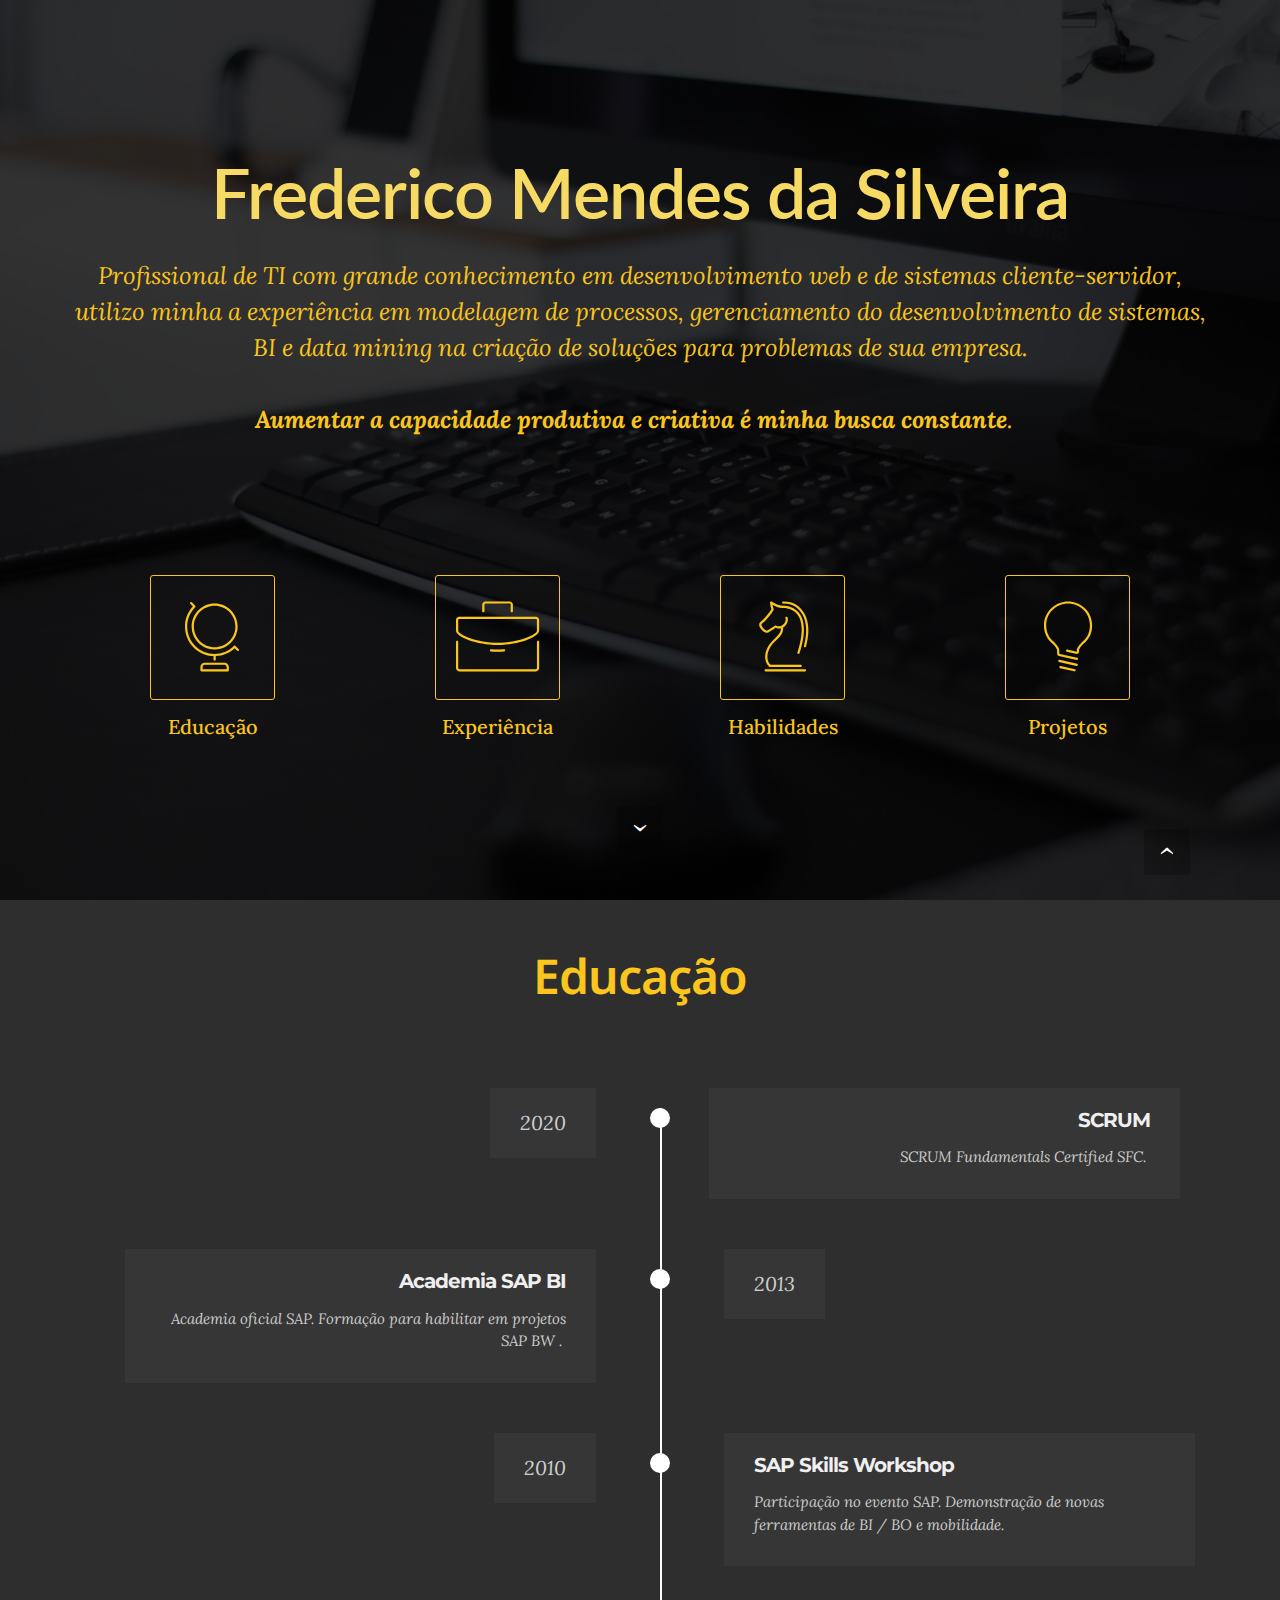
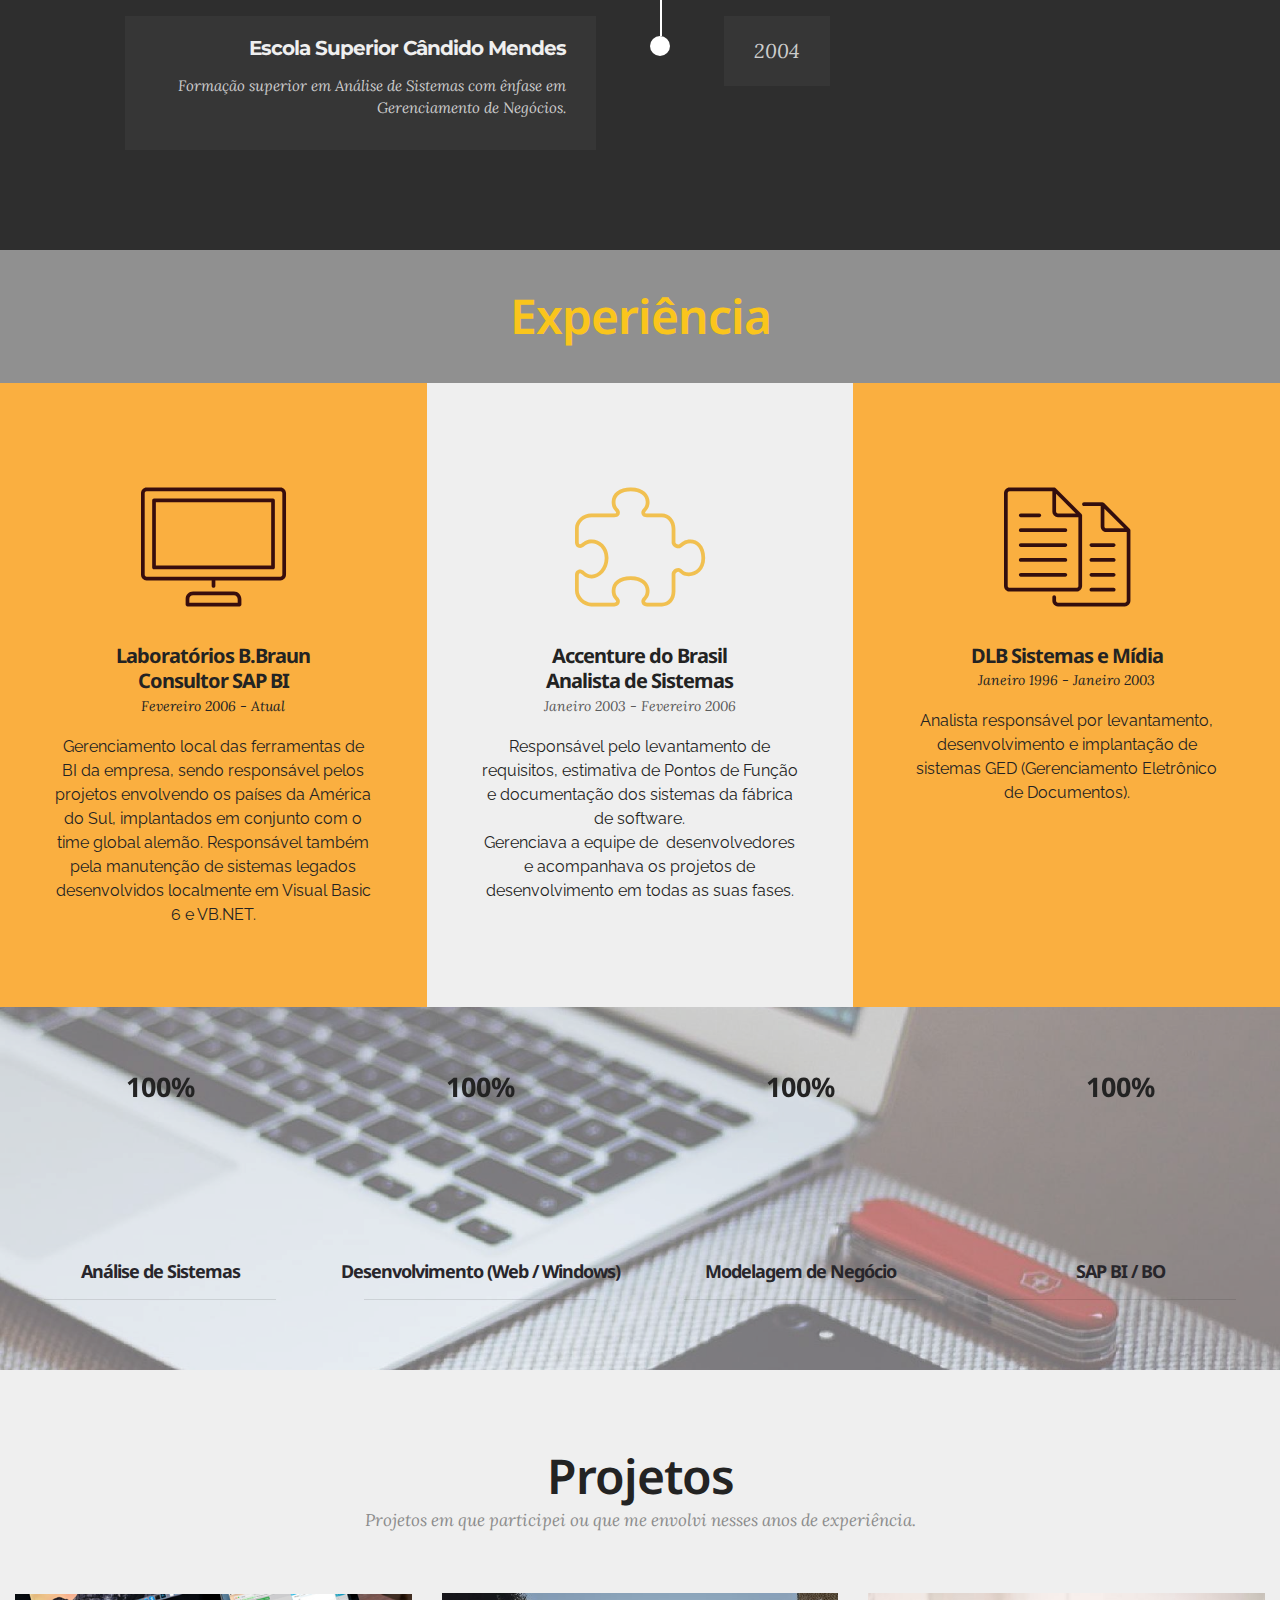
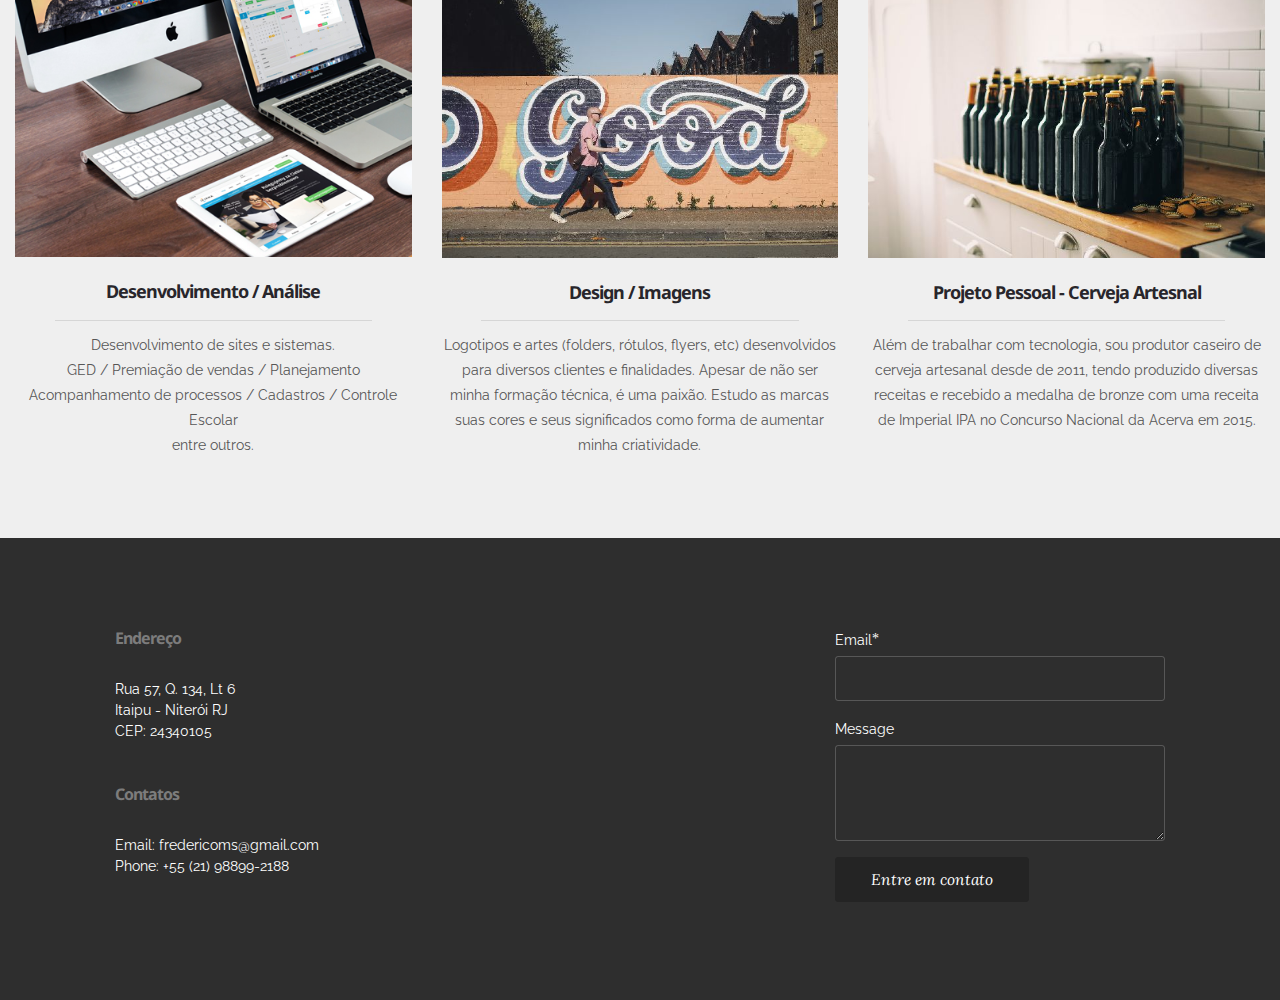
==== index.html @ 63d95399 "initial" ====
<!DOCTYPE html>
<html>
<head>
  <!-- Site made with Mobirise Website Builder v3.12.1, https://mobirise.com -->
  <meta charset="UTF-8">
  <meta http-equiv="X-UA-Compatible" content="IE=edge">
  <meta name="generator" content="Mobirise v3.12.1, mobirise.com">
  <meta name="viewport" content="width=device-width, initial-scale=1">
  <link rel="shortcut icon" href="assets/images/logo.png" type="image/x-icon">
  <meta name="description" content="Desenvolvimento web, cliente servidor, consultoria de TI, BI , BO, Inteligência de negócios">
  <title>Frederico Silveira - Consultor TI</title>
  <link rel="stylesheet" href="https://fonts.googleapis.com/css?family=Lora:400,700,400italic,700italic&amp;subset=latin">
  <link rel="stylesheet" href="https://fonts.googleapis.com/css?family=Montserrat:400,700">
  <link rel="stylesheet" href="https://fonts.googleapis.com/css?family=Raleway:100,100i,200,200i,300,300i,400,400i,500,500i,600,600i,700,700i,800,800i,900,900i">
  <link rel="stylesheet" href="assets/bootstrap-material-design-font/css/material.css">
  <link rel="stylesheet" href="assets/et-line-font-plugin/style.css">
  <link rel="stylesheet" href="assets/tether/tether.min.css">
  <link rel="stylesheet" href="assets/bootstrap/css/bootstrap.min.css">
  <link rel="stylesheet" href="assets/animate.css/animate.min.css">
  <link rel="stylesheet" href="assets/asPieProgress/css/progress.min.css">
  <link rel="stylesheet" href="assets/socicon/css/styles.css">
  <link rel="stylesheet" href="assets/theme/css/style.css">
  <link rel="stylesheet" href="assets/mobirise3-blocks-plugin/css/style.css">
  <link rel="stylesheet" href="assets/mobirise/css/mbr-additional.css" type="text/css">
  
  
  
</head>
<body>
<section class="mbr-section mbr-section-hero mbr-section-full extHeader3" id="extHeader3-7" style="background-image: url(assets/images/img-extheader3-bg.jpg);">

    <div class="mbr-overlay" style="opacity: 0.8; background-color: rgb(0, 0, 0);">

    </div>
        <div class="mbr-table-cell">
            <div class="container">
                <div class="mbr-section row">
                    <div>
                            <h3 class="mbr-section-title display-2 text-center">Frederico Mendes da Silveira</h3>

                            <div class="mbr-section-text lead text-center">
                                <p>Profissional de TI com grande conhecimento em desenvolvimento web e de sistemas cliente-servidor, utilizo minha a experiência em modelagem de processos, gerenciamento do desenvolvimento de sistemas,  BI e data mining na criação de soluções para problemas de sua empresa.<br><br><strong> Aumentar a capacidade produtiva e criativa é minha busca constante</strong>.&nbsp;&nbsp;</p>
                            </div>

                            

                    </div>

                    <div class="container">
                        <div class="row">
                            
                            <ul class="features-list">
                                <li>
                                    <i class="icons"><a href="index.html#extFeatures11-9" class="etl-icon icon-globe mbr-iconfont mbr-iconfont-features4" style="color: rgb(250, 197, 28);"></a></i>
                                    <h5>Educação</h5>
                                </li>

                                <li>
                                    <i class="icons"><a href="index.html#features2-b" class="etl-icon icon-briefcase mbr-iconfont mbr-iconfont-features4" style="color: rgb(230, 230, 230);"></a></i>
                                    <h5>Experiência</h5>
                                </li>

                                 <li>
                                    <i class="icons"><a href="index.html#extProgressBar3-h" class="etl-icon icon-strategy mbr-iconfont mbr-iconfont-features4" style="color: rgb(230, 230, 230);"></a></i>
                                    <h5>Habilidades</h5>
                                </li>

                                <li>
                                    <i class="icons"><a href="index.html#extFeatures7-j" class="etl-icon icon-lightbulb mbr-iconfont mbr-iconfont-features4" style="color: rgb(230, 230, 230);"></a></i>
                                    <h5>Projetos</h5>
                                </li>
                            </ul>

                        </div>
                    </div>

                </div> 
            </div> 
        </div>
        <div class="mbr-arrow mbr-arrow-floating hidden-sm-down" aria-hidden="true"><a href="#extFeatures11-9"><i class="mbr-arrow-icon"></i></a></div>              
</section>

<section class="engine"><a rel="external" href="https://mobirise.com">Mobirise</a></section><section class="mbr-section extFeatures11" id="extFeatures11-9" style="background-color: rgb(46, 46, 46); padding-top: 50px; padding-bottom: 50px;">
    <div class="elements-content">
        
        <div class="container titleBlock">
            <div class="col-xs-12 text-xs-center">
                    <h3 class="mbr-section-title display-2">Educação</h3>
                    
            </div>
        </div>    
        <div class="container timelineHeight">
            <ul class="timeline">
                
                 <li class="timeline-normal separline" style="display: block;">
                    <div class="date date-inverted">
                        <p class="mbr-section-text-gray lead h-black">2020</p>
                    </div>
                    <span class="iconBackground"><span class="icon"></span></span>
                    <div class="timeline-panel">
                        <h4 class="h-black text-right">SCRUM</h4>
                        <p class="mbr-section-text-gray lead h-black">SCRUM Fundamentals Certified SFC.&nbsp;</p>
                    </div>
                </li>
                
                <li class="timeline-normal separline" style="display: block;">
                    <div class="date date-normal">
                        <p class="mbr-section-text-gray lead h-black">2013</p>
                    </div>
                    <span class="iconBackground"><span class="icon"></span></span>
                    <div class="timeline-panel">
                        <h4 class="h-black text-right">Academia SAP BI</h4>
                        <p class="mbr-section-text-gray lead h-black">Academia oficial SAP. Formação para habilitar em projetos SAP BW .&nbsp;</p>
                    </div>
                </li>

                <li class="timeline-inverted separline" style="display: block;">
                    <div class="date date-inverted">
                        <p class="mbr-section-text-gray lead h-black">2010</p>
                    </div>
                    <div class="timeline-panel">
                        <h4 class="h-black">SAP Skills Workshop</h4>
                        <p class="mbr-section-text-gray lead h-black">Participação no evento SAP. Demonstração de novas ferramentas de BI / BO e mobilidade.</p>
                    </div>
                    <span class="iconBackgroundInverse"><span class="icon"></span></span>
                </li>

                <li class="timeline-normal" style="display: block;">
                    <div class="date date-normal">
                        <p class="mbr-section-text-gray lead h-black">2004</p>
                    </div>
                    <span class="iconBackground"><span class="icon"></span></span>
                    <div class="timeline-panel">
                        <h4 class="h-black text-right">Escola Superior Cândido Mendes</h4>
                        <p class="mbr-section-text-gray lead h-black">Formação superior em Análise de Sistemas com ênfase em Gerenciamento de Negócios.</p>
                    </div>
                </li>

                

                

                

                

                

                

                

                 

                

            </ul>
        </div>
    </div>
</section>

<section class="mbr-section article" id="msg-box3-c" data-bg-video="https://www.youtube.com/embed/bNcKBPHvAX0?rel=0&amp;amp;showinfo=0&amp;autoplay=0&amp;loop=0" style="padding-top: 40px; padding-bottom: 40px;">

    <div class="mbr-overlay" style="opacity: 0.5; background-color: rgb(34, 34, 34);">
    </div>
    <div class="container">
        <div class="row">
            <div class="col-md-8 col-md-offset-2 text-xs-center">
                <h3 class="mbr-section-title display-2">Experiência</h3>
                
                
            </div>
        </div>
    </div>

</section>

<section class="mbr-cards mbr-section mbr-section-nopadding" id="features2-b" style="background-color: rgb(239, 239, 239);">

        

    <div class="mbr-cards-row row striped">

        <div class="mbr-cards-col col-xs-12 col-lg-4" style="padding-top: 80px; padding-bottom: 80px;">
            <div class="container">
                <div class="card cart-block">
                    <div class="card-img"><a href="https://mobirise.com" class="etl-icon icon-desktop mbr-iconfont mbr-iconfont-features2" style="color: rgb(56, 13, 13);"></a></div>
                    <div class="card-block">
                        <h4 class="card-title">Laboratórios B.Braun<br>Consultor SAP BI</h4>
                        <h5 class="card-subtitle">Fevereiro 2006 - Atual</h5>
                        <p class="card-text">Gerenciamento local das ferramentas de BI da empresa, sendo responsável pelos projetos envolvendo os países da América do Sul, implantados em conjunto com o time global alemão. Responsável também pela manutenção de sistemas legados desenvolvidos localmente em Visual Basic 6 e VB.NET.</p>
                        
                    </div>
                </div>
            </div>
        </div>
        <div class="mbr-cards-col col-xs-12 col-lg-4" style="padding-top: 80px; padding-bottom: 80px;">
            <div class="container">
                <div class="card cart-block">
                    <div class="card-img"><a href="https://mobirise.com" class="etl-icon icon-puzzle mbr-iconfont mbr-iconfont-features2"></a></div>
                    <div class="card-block">
                        <h4 class="card-title">Accenture do Brasil<div>Analista de Sistemas</div></h4>
                        <h5 class="card-subtitle">Janeiro 2003 - Fevereiro 2006</h5>
                        <p class="card-text">Responsável pelo levantamento de requisitos, estimativa de Pontos de Função e documentação dos sistemas da fábrica de software.<br>Gerenciava a equipe de &nbsp;desenvolvedores e acompanhava os projetos de desenvolvimento em todas as suas fases.</p>
                        
                    </div>
                </div>
            </div>
        </div>
        <div class="mbr-cards-col col-xs-12 col-lg-4" style="padding-top: 80px; padding-bottom: 80px;">
            <div class="container">
                <div class="card cart-block">
                    <div class="card-img"><a href="https://mobirise.com" class="etl-icon icon-documents mbr-iconfont mbr-iconfont-features2" style="color: rgb(51, 14, 14);"></a></div>
                    <div class="card-block">
                        <h4 class="card-title">DLB Sistemas e Mídia</h4>
                        <h5 class="card-subtitle">Janeiro 1996 - Janeiro 2003</h5>
                        <p class="card-text">Analista responsável por levantamento, desenvolvimento e implantação de sistemas GED (Gerenciamento Eletrônico de Documentos).</p>
                        
                    </div>
                </div>
            </div>
        </div>
        
        
        
    </div>
</section>

<section class="mbr-cards mbr-section mbr-section-nopadding extFeatures extProgressBarRound mbr-parallax-background" id="extProgressBar3-h" style="background-image: url(assets/images/mbr-2000x2000.jpg);">

    <div class="mbr-overlay" style="opacity: 0.4; background-color: rgb(255, 255, 255);">
    </div>

    <div class="mbr-cards-row row">
        <div class="mbr-cards-col col-xs-12 col-lg-3" style="padding-top: 80px; padding-bottom: 80px;">
            <div class="container">
                <div class="card cart-block">
                    <div class="wrap">
                        <div class="pie_progress progress1" role="progressbar" data-goal="100">
                            <div class="pie_progress__number mbr-title-font">100%</div>
                        </div>
                    </div>
                    <div class="card-block">
                        <h4 class="feature-title">Análise de Sistemas</h4>
                        
                        <div class="delimiter"></div>
                        
                    </div>
                </div>
            </div>
        </div>
        <div class="mbr-cards-col col-xs-12 col-lg-3" style="padding-top: 80px; padding-bottom: 80px;">
            <div class="container">
                <div class="card cart-block">
                <div class="wrap">
                    <div class="pie_progress progress2" role="progressbar" data-goal="100">
                        <div class="pie_progress__number">100%</div>
                    </div>
                </div>
                    <div class="card-block">
                        <h4 class="feature-title">Desenvolvimento (Web / Windows)</h4>
                        
                        <div class="delimiter"></div>
                        
                    </div>
                </div>
            </div>
        </div>
        <div class="mbr-cards-col col-xs-12 col-lg-3" style="padding-top: 80px; padding-bottom: 80px;">
            <div class="container">
                <div class="card cart-block">
                    <div class="wrap">
                        <div class="pie_progress progress3" role="progressbar" data-goal="100">
                            <div class="pie_progress__number">100%</div>
                        </div>
                    </div>
                    <div class="card-block">
                        <h4 class="feature-title">Modelagem de Negócio</h4>
                        
                        <div class="delimiter"></div>
                        
                    </div>
                </div>
            </div>
        </div>
        <div class="mbr-cards-col col-xs-12 col-lg-3" style="padding-top: 80px; padding-bottom: 80px;">
            <div class="container">
                <div class="card cart-block">
                    <div class="wrap">
                        <div class="pie_progress progress4" role="progressbar" data-goal="100">
                            <div class="pie_progress__number">100%</div>
                        </div>
                    </div>
                    <div class="card-block">
                        <h4 class="feature-title">SAP BI / BO</h4>
                        
                        <div class="delimiter"></div>
                        
                    </div>
                </div>
            </div>
        </div>
        
        
    </div>
</section>

<section class="mbr-cards mbr-section extFeatures" id="extFeatures7-j" style="background-color: rgb(239, 239, 239); padding-top: 80px; padding-bottom: 80px;">

    

    <div class="mbr-section mbr-section-nopadding">
        <div class="container">
            <div class="row">
                <div class="col-xs-12 text-xs-center title-wrap">

                    <h3 class="mbr-section-title display-2">Projetos</h3>

                    <small class="mbr-section-subtitle">Projetos em que participei ou que me envolvi nesses anos de experiência.</small>

                </div>
            </div>
        </div>
    </div>

    <div class="mbr-cards-row row">
        <div class="mbr-cards-col col-xs-12 col-lg-4">
            <div class="container">
                <div class="card cart-block">
                    <div class="feature-img"><img src="assets/images/macbook-apple-imac-computer.jpg" class="card-img-top"></div>
                    <div class="card-block">
                       <h4 class="feature-title">Desenvolvimento / Análise</h4>
                       
                       <div class="delimiter"></div>
                       <p class="feature-text">Desenvolvimento de sites e sistemas. <br>GED / Premiação de vendas / Planejamento<br>Acompanhamento de processos / Cadastros / Controle Escolar<br>entre outros.</p>
                       
                    </div>
                </div>
            </div>
        </div>
        <div class="mbr-cards-col col-xs-12 col-lg-4">
            <div class="container">
                <div class="card cart-block">
                    <div class="feature-img"><img src="assets/images/mbr-1-600x400.jpg" class="card-img-top"></div>
                    <div class="card-block">
                        <h4 class="feature-title">Design / Imagens</h4>
                        
                       <div class="delimiter"></div>
                        <p class="feature-text">Logotipos e artes (folders, rótulos, flyers, etc) desenvolvidos para diversos clientes e finalidades. Apesar de não ser minha formação técnica, é uma paixão. Estudo as marcas suas cores e seus significados como forma de aumentar minha criatividade.</p>
                        
                    </div>
                </div>
            </div>
        </div>
        <div class="mbr-cards-col col-xs-12 col-lg-4">
            <div class="container">
                    <div class="card cart-block">
                        <div class="feature-img"><img src="assets/images/mbr-600x400.jpg" class="card-img-top"></div>
                        <div class="card-block">
                            <h4 class="feature-title">Projeto Pessoal - Cerveja Artesnal</h4>
                            
                       <div class="delimiter"></div>
                            <p class="feature-text">Além de trabalhar com tecnologia, sou produtor caseiro de cerveja artesanal desde de 2011, tendo produzido diversas receitas e recebido a medalha de bronze com uma receita de Imperial IPA no Concurso Nacional da Acerva em 2015.</p>
                            
                        </div>
                    </div>
                </div>
        </div>
    </div>
</section>

<section class="mbr-footer footer4 mbr-section mbr-section-md-padding" id="contacts4-p" style="background-color: rgb(46, 46, 46); padding-top: 90px; padding-bottom: 90px;">
    
    <div class="container">
        <div class="mbr-contacts row">
            <div class="col-sm-8">
                <div class="row">
                    <div class="col-sm-6">
                        <p><strong>Endereço</strong><br>
Rua 57, Q. 134, Lt 6<br>
Itaipu - Niterói RJ<br>CEP: 24340105<br><br><br>
<strong>Contatos</strong><br>
Email: fredericoms@gmail.com<br>
Phone: +55 (21) 98899-2188<br><br></p>
                    </div>
                    <div class="col-sm-6"><ul class="mbr-contacts__list"><br><br><br></ul></div>
                </div>
            </div>
            <div class="col-sm-4" data-form-type="formoid">
                <div data-form-alert="true">
                    <div hidden="" data-form-alert-success="true">Thanks for filling out form!</div>
                </div>
                <form action="https://mobirise.com/" method="post" data-form-title="MESSAGE">
                    <input type="hidden" value="p8z/S1o4cfazyJFXIwaEB3cNQNRMjQu+xOIkwqbySnxB65sbcyjS/OgSWz48mV+M7kM3Iz0f5qqFa+TtGUcBGRvijw1AUXcTCwJy3x6Eq1qMxx3a8PEiuOov60yYY/h6" data-form-email="true">
                    
                    <div class="form-group">
                        <label class="form-control-label" for="contacts4-p-email">Email<span class="form-asterisk">*</span></label>
                        <input type="email" class="form-control input-sm input-inverse" name="email" required="" data-form-field="Email" id="contacts4-p-email">
                    </div>
                    
                    <div class="form-group">
                        <label class="form-control-label" for="contacts4-p-message">Message</label>
                        <textarea class="form-control input-sm input-inverse" name="message" data-form-field="Message" rows="4" id="contacts4-p-message"></textarea>
                    </div>
                    <div class="mbr-buttons mbr-buttons--right btn-inverse"><button type="submit" class="btn btn-sm btn-black">Entre em contato</button></div>
                </form>
            </div>
        </div>
    </div>
</section>


  <script src="assets/web/assets/jquery/jquery.min.js"></script>
  <script src="assets/tether/tether.min.js"></script>
  <script src="assets/bootstrap/js/bootstrap.min.js"></script>
  <script src="assets/smooth-scroll/smooth-scroll.js"></script>
  <script src="assets/viewport-checker/jquery.viewportchecker.js"></script>
  <script src="assets/jquery-mb-ytplayer/jquery.mb.ytplayer.min.js"></script>
  <script src="assets/asPieProgress/jquery-asPieProgress.min.js"></script>
  <script src="assets/jarallax/jarallax.js"></script>
  <script src="assets/theme/js/script.js"></script>
  <script src="assets/mobirise3-blocks-plugin/js/script.js"></script>
  <script src="assets/formoid/formoid.min.js"></script>
  
  
  <input name="animation" type="hidden">
   <div id="scrollToTop" class="scrollToTop mbr-arrow-up"><a style="text-align: center;"><i class="mbr-arrow-up-icon"></i></a></div>
  </body>
</html>
---- assets/bootstrap-material-design-font/css/material.css ----
@font-face {
  font-family: 'Material-Design-Icons';
  src: url('../fonts/Material-Design-Icons.eot?3ocs8m');
  src: url('../fonts/Material-Design-Icons.eot?#iefix3ocs8m') format('embedded-opentype'), url('../fonts/Material-Design-Icons.woff?3ocs8m') format('woff'), url('../fonts/Material-Design-Icons.ttf?3ocs8m') format('truetype'), url('../fonts/Material-Design-Icons.svg?3ocs8m#Material-Design-Icons') format('svg');
  font-weight: normal;
  font-style: normal;
}
[class^="mdi-"],
[class*="mdi-"] {
  speak: none;
  display: inline-block;
  font-style: normal;
  font-variant:normal;
  font-weight:normal;
  /*font-size:24px;*/
  line-height:1;
  font-family:'Material-Design-Icons' !important;
  text-rendering: auto;
  
  -webkit-font-smoothing: antialiased;
  -moz-osx-font-smoothing: grayscale;
  -webkit-transform: translate(0, 0);
      -ms-transform: translate(0, 0);
          transform: translate(0, 0);
}
[class^="mdi-"]:before,
[class*="mdi-"]:before {
  display: inline-block;
  speak: none;
  text-decoration: inherit;
}
[class^="mdi-"].pull-left,
[class*="mdi-"].pull-left {
  margin-right: .3em;
}
[class^="mdi-"].pull-right,
[class*="mdi-"].pull-right {
  margin-left: .3em;
}
[class^="mdi-"].mdi-lg:before,
[class*="mdi-"].mdi-lg:before,
[class^="mdi-"].mdi-lg:after,
[class*="mdi-"].mdi-lg:after {
  font-size: 1.33333333em;
  line-height: 0.75em;
  vertical-align: -15%;
}
[class^="mdi-"].mdi-2x:before,
[class*="mdi-"].mdi-2x:before,
[class^="mdi-"].mdi-2x:after,
[class*="mdi-"].mdi-2x:after {
  font-size: 2em;
}
[class^="mdi-"].mdi-3x:before,
[class*="mdi-"].mdi-3x:before,
[class^="mdi-"].mdi-3x:after,
[class*="mdi-"].mdi-3x:after {
  font-size: 3em;
}
[class^="mdi-"].mdi-4x:before,
[class*="mdi-"].mdi-4x:before,
[class^="mdi-"].mdi-4x:after,
[class*="mdi-"].mdi-4x:after {
  font-size: 4em;
}
[class^="mdi-"].mdi-5x:before,
[class*="mdi-"].mdi-5x:before,
[class^="mdi-"].mdi-5x:after,
[class*="mdi-"].mdi-5x:after {
  font-size: 5em;
}
[class^="mdi-device-signal-cellular-"]:after,
[class^="mdi-device-battery-"]:after,
[class^="mdi-device-battery-charging-"]:after,
[class^="mdi-device-signal-cellular-connected-no-internet-"]:after,
[class^="mdi-device-signal-wifi-"]:after,
[class^="mdi-device-signal-wifi-statusbar-not-connected"]:after,
.mdi-device-network-wifi:after {
  opacity: .3;
  position: absolute;
  left: 0;
  top: 0;
  z-index: 1;
  display: inline-block;
  speak: none;
  text-decoration: inherit;
}
[class^="mdi-device-signal-cellular-"]:after {
  content: "\e758";
}
[class^="mdi-device-battery-"]:after {
  content: "\e735";
}
[class^="mdi-device-battery-charging-"]:after {
  content: "\e733";
}
[class^="mdi-device-signal-cellular-connected-no-internet-"]:after {
  content: "\e75d";
}
[class^="mdi-device-signal-wifi-"]:after,
.mdi-device-network-wifi:after {
  content: "\e765";
}
[class^="mdi-device-signal-wifi-statusbasr-not-connected"]:after {
  content: "\e8f7";
}
.mdi-device-signal-cellular-off:after,
.mdi-device-signal-cellular-null:after,
.mdi-device-signal-cellular-no-sim:after,
.mdi-device-signal-wifi-off:after,
.mdi-device-signal-wifi-4-bar:after,
.mdi-device-signal-cellular-4-bar:after,
.mdi-device-battery-alert:after,
.mdi-device-signal-cellular-connected-no-internet-4-bar:after,
.mdi-device-battery-std:after,
.mdi-device-battery-full .mdi-device-battery-unknown:after {
  content: "";
}
.mdi-fw {
  width: 1.28571429em;
  text-align: center;
}
.mdi-ul {
  padding-left: 0;
  margin-left: 2.14285714em;
  list-style-type: none;
}
.mdi-ul > li {
  position: relative;
}
.mdi-li {
  position: absolute;
  left: -2.14285714em;
  width: 2.14285714em;
  top: 0.14285714em;
  text-align: center;
}
.mdi-li.mdi-lg {
  left: -1.85714286em;
}
.mdi-border {
  padding: .2em .25em .15em;
  border: solid 0.08em #eeeeee;
  border-radius: .1em;
}
.mdi-spin {
  -webkit-animation: mdi-spin 2s infinite linear;
  animation: mdi-spin 2s infinite linear;
  -webkit-transform-origin: 50% 50%;
  -ms-transform-origin: 50% 50%;
      transform-origin: 50% 50%;
}
.mdi-pulse {
  -webkit-animation: mdi-spin 1s steps(8) infinite;
  animation: mdi-spin 1s steps(8) infinite;
  -webkit-transform-origin: 50% 50%;
  -ms-transform-origin: 50% 50%;
      transform-origin: 50% 50%;
}
@-webkit-keyframes mdi-spin {
  0% {
    -webkit-transform: rotate(0deg);
    transform: rotate(0deg);
  }
  100% {
    -webkit-transform: rotate(359deg);
    transform: rotate(359deg);
  }
}
@keyframes mdi-spin {
  0% {
    -webkit-transform: rotate(0deg);
    transform: rotate(0deg);
  }
  100% {
    -webkit-transform: rotate(359deg);
    transform: rotate(359deg);
  }
}
.mdi-rotate-90 {
  filter: progid:DXImageTransform.Microsoft.BasicImage(rotation=1);
  -webkit-transform: rotate(90deg);
  -ms-transform: rotate(90deg);
  transform: rotate(90deg);
}
.mdi-rotate-180 {
  filter: progid:DXImageTransform.Microsoft.BasicImage(rotation=2);
  -webkit-transform: rotate(180deg);
  -ms-transform: rotate(180deg);
  transform: rotate(180deg);
}
.mdi-rotate-270 {
  filter: progid:DXImageTransform.Microsoft.BasicImage(rotation=3);
  -webkit-transform: rotate(270deg);
  -ms-transform: rotate(270deg);
  transform: rotate(270deg);
}
.mdi-flip-horizontal {
  filter: progid:DXImageTransform.Microsoft.BasicImage(rotation=0, mirror=1);
  -webkit-transform: scale(-1, 1);
  -ms-transform: scale(-1, 1);
  transform: scale(-1, 1);
}
.mdi-flip-vertical {
  filter: progid:DXImageTransform.Microsoft.BasicImage(rotation=2, mirror=1);
  -webkit-transform: scale(1, -1);
  -ms-transform: scale(1, -1);
  transform: scale(1, -1);
}
:root .mdi-rotate-90,
:root .mdi-rotate-180,
:root .mdi-rotate-270,
:root .mdi-flip-horizontal,
:root .mdi-flip-vertical {
  -webkit-filter: none;
          filter: none;
}
.mdi-stack {
  position: relative;
  display: inline-block;
  width: 2em;
  height: 2em;
  line-height: 2em;
  vertical-align: middle;
}
.mdi-stack-1x,
.mdi-stack-2x {
  position: absolute;
  left: 0;
  width: 100%;
  text-align: center;
}
.mdi-stack-1x {
  line-height: inherit;
}
.mdi-stack-2x {
  font-size: 2em;
}
.mdi-inverse {
  color: #ffffff;
}
/* Start Icons */
.mdi-action-3d-rotation:before {
  content: "\e600";
}
.mdi-action-accessibility:before {
  content: "\e601";
}
.mdi-action-account-balance-wallet:before {
  content: "\e602";
}
.mdi-action-account-balance:before {
  content: "\e603";
}
.mdi-action-account-box:before {
  content: "\e604";
}
.mdi-action-account-child:before {
  content: "\e605";
}
.mdi-action-account-circle:before {
  content: "\e606";
}
.mdi-action-add-shopping-cart:before {
  content: "\e607";
}
.mdi-action-alarm-add:before {
  content: "\e608";
}
.mdi-action-alarm-off:before {
  content: "\e609";
}
.mdi-action-alarm-on:before {
  content: "\e60a";
}
.mdi-action-alarm:before {
  content: "\e60b";
}
.mdi-action-android:before {
  content: "\e60c";
}
.mdi-action-announcement:before {
  content: "\e60d";
}
.mdi-action-aspect-ratio:before {
  content: "\e60e";
}
.mdi-action-assessment:before {
  content: "\e60f";
}
.mdi-action-assignment-ind:before {
  content: "\e610";
}
.mdi-action-assignment-late:before {
  content: "\e611";
}
.mdi-action-assignment-return:before {
  content: "\e612";
}
.mdi-action-assignment-returned:before {
  content: "\e613";
}
.mdi-action-assignment-turned-in:before {
  content: "\e614";
}
.mdi-action-assignment:before {
  content: "\e615";
}
.mdi-action-autorenew:before {
  content: "\e616";
}
.mdi-action-backup:before {
  content: "\e617";
}
.mdi-action-book:before {
  content: "\e618";
}
.mdi-action-bookmark-outline:before {
  content: "\e619";
}
.mdi-action-bookmark:before {
  content: "\e61a";
}
.mdi-action-bug-report:before {
  content: "\e61b";
}
.mdi-action-cached:before {
  content: "\e61c";
}
.mdi-action-check-circle:before {
  content: "\e61d";
}
.mdi-action-class:before {
  content: "\e61e";
}
.mdi-action-credit-card:before {
  content: "\e61f";
}
.mdi-action-dashboard:before {
  content: "\e620";
}
.mdi-action-delete:before {
  content: "\e621";
}
.mdi-action-description:before {
  content: "\e622";
}
.mdi-action-dns:before {
  content: "\e623";
}
.mdi-action-done-all:before {
  content: "\e624";
}
.mdi-action-done:before {
  content: "\e625";
}
.mdi-action-event:before {
  content: "\e626";
}
.mdi-action-exit-to-app:before {
  content: "\e627";
}
.mdi-action-explore:before {
  content: "\e628";
}
.mdi-action-extension:before {
  content: "\e629";
}
.mdi-action-face-unlock:before {
  content: "\e62a";
}
.mdi-action-favorite-outline:before {
  content: "\e62b";
}
.mdi-action-favorite:before {
  content: "\e62c";
}
.mdi-action-find-in-page:before {
  content: "\e62d";
}
.mdi-action-find-replace:before {
  content: "\e62e";
}
.mdi-action-flip-to-back:before {
  content: "\e62f";
}
.mdi-action-flip-to-front:before {
  content: "\e630";
}
.mdi-action-get-app:before {
  content: "\e631";
}
.mdi-action-grade:before {
  content: "\e632";
}
.mdi-action-group-work:before {
  content: "\e633";
}
.mdi-action-help:before {
  content: "\e634";
}
.mdi-action-highlight-remove:before {
  content: "\e635";
}
.mdi-action-history:before {
  content: "\e636";
}
.mdi-action-home:before {
  content: "\e637";
}
.mdi-action-https:before {
  content: "\e638";
}
.mdi-action-info-outline:before {
  content: "\e639";
}
.mdi-action-info:before {
  content: "\e63a";
}
.mdi-action-input:before {
  content: "\e63b";
}
.mdi-action-invert-colors:before {
  content: "\e63c";
}
.mdi-action-label-outline:before {
  content: "\e63d";
}
.mdi-action-label:before {
  content: "\e63e";
}
.mdi-action-language:before {
  content: "\e63f";
}
.mdi-action-launch:before {
  content: "\e640";
}
.mdi-action-list:before {
  content: "\e641";
}
.mdi-action-lock-open:before {
  content: "\e642";
}
.mdi-action-lock-outline:before {
  content: "\e643";
}
.mdi-action-lock:before {
  content: "\e644";
}
.mdi-action-loyalty:before {
  content: "\e645";
}
.mdi-action-markunread-mailbox:before {
  content: "\e646";
}
.mdi-action-note-add:before {
  content: "\e647";
}
.mdi-action-open-in-browser:before {
  content: "\e648";
}
.mdi-action-open-in-new:before {
  content: "\e649";
}
.mdi-action-open-with:before {
  content: "\e64a";
}
.mdi-action-pageview:before {
  content: "\e64b";
}
.mdi-action-payment:before {
  content: "\e64c";
}
.mdi-action-perm-camera-mic:before {
  content: "\e64d";
}
.mdi-action-perm-contact-cal:before {
  content: "\e64e";
}
.mdi-action-perm-data-setting:before {
  content: "\e64f";
}
.mdi-action-perm-device-info:before {
  content: "\e650";
}
.mdi-action-perm-identity:before {
  content: "\e651";
}
.mdi-action-perm-media:before {
  content: "\e652";
}
.mdi-action-perm-phone-msg:before {
  content: "\e653";
}
.mdi-action-perm-scan-wifi:before {
  content: "\e654";
}
.mdi-action-picture-in-picture:before {
  content: "\e655";
}
.mdi-action-polymer:before {
  content: "\e656";
}
.mdi-action-print:before {
  content: "\e657";
}
.mdi-action-query-builder:before {
  content: "\e658";
}
.mdi-action-question-answer:before {
  content: "\e659";
}
.mdi-action-receipt:before {
  content: "\e65a";
}
.mdi-action-redeem:before {
  content: "\e65b";
}
.mdi-action-reorder:before {
  content: "\e65c";
}
.mdi-action-report-problem:before {
  content: "\e65d";
}
.mdi-action-restore:before {
  content: "\e65e";
}
.mdi-action-room:before {
  content: "\e65f";
}
.mdi-action-schedule:before {
  content: "\e660";
}
.mdi-action-search:before {
  content: "\e661";
}
.mdi-action-settings-applications:before {
  content: "\e662";
}
.mdi-action-settings-backup-restore:before {
  content: "\e663";
}
.mdi-action-settings-bluetooth:before {
  content: "\e664";
}
.mdi-action-settings-cell:before {
  content: "\e665";
}
.mdi-action-settings-display:before {
  content: "\e666";
}
.mdi-action-settings-ethernet:before {
  content: "\e667";
}
.mdi-action-settings-input-antenna:before {
  content: "\e668";
}
.mdi-action-settings-input-component:before {
  content: "\e669";
}
.mdi-action-settings-input-composite:before {
  content: "\e66a";
}
.mdi-action-settings-input-hdmi:before {
  content: "\e66b";
}
.mdi-action-settings-input-svideo:before {
  content: "\e66c";
}
.mdi-action-settings-overscan:before {
  content: "\e66d";
}
.mdi-action-settings-phone:before {
  content: "\e66e";
}
.mdi-action-settings-power:before {
  content: "\e66f";
}
.mdi-action-settings-remote:before {
  content: "\e670";
}
.mdi-action-settings-voice:before {
  content: "\e671";
}
.mdi-action-settings:before {
  content: "\e672";
}
.mdi-action-shop-two:before {
  content: "\e673";
}
.mdi-action-shop:before {
  content: "\e674";
}
.mdi-action-shopping-basket:before {
  content: "\e675";
}
.mdi-action-shopping-cart:before {
  content: "\e676";
}
.mdi-action-speaker-notes:before {
  content: "\e677";
}
.mdi-action-spellcheck:before {
  content: "\e678";
}
.mdi-action-star-rate:before {
  content: "\e679";
}
.mdi-action-stars:before {
  content: "\e67a";
}
.mdi-action-store:before {
  content: "\e67b";
}
.mdi-action-subject:before {
  content: "\e67c";
}
.mdi-action-supervisor-account:before {
  content: "\e67d";
}
.mdi-action-swap-horiz:before {
  content: "\e67e";
}
.mdi-action-swap-vert-circle:before {
  content: "\e67f";
}
.mdi-action-swap-vert:before {
  content: "\e680";
}
.mdi-action-system-update-tv:before {
  content: "\e681";
}
.mdi-action-tab-unselected:before {
  content: "\e682";
}
.mdi-action-tab:before {
  content: "\e683";
}
.mdi-action-theaters:before {
  content: "\e684";
}
.mdi-action-thumb-down:before {
  content: "\e685";
}
.mdi-action-thumb-up:before {
  content: "\e686";
}
.mdi-action-thumbs-up-down:before {
  content: "\e687";
}
.mdi-action-toc:before {
  content: "\e688";
}
.mdi-action-today:before {
  content: "\e689";
}
.mdi-action-track-changes:before {
  content: "\e68a";
}
.mdi-action-translate:before {
  content: "\e68b";
}
.mdi-action-trending-down:before {
  content: "\e68c";
}
.mdi-action-trending-neutral:before {
  content: "\e68d";
}
.mdi-action-trending-up:before {
  content: "\e68e";
}
.mdi-action-turned-in-not:before {
  content: "\e68f";
}
.mdi-action-turned-in:before {
  content: "\e690";
}
.mdi-action-verified-user:before {
  content: "\e691";
}
.mdi-action-view-agenda:before {
  content: "\e692";
}
.mdi-action-view-array:before {
  content: "\e693";
}
.mdi-action-view-carousel:before {
  content: "\e694";
}
.mdi-action-view-column:before {
  content: "\e695";
}
.mdi-action-view-day:before {
  content: "\e696";
}
.mdi-action-view-headline:before {
  content: "\e697";
}
.mdi-action-view-list:before {
  content: "\e698";
}
.mdi-action-view-module:before {
  content: "\e699";
}
.mdi-action-view-quilt:before {
  content: "\e69a";
}
.mdi-action-view-stream:before {
  content: "\e69b";
}
.mdi-action-view-week:before {
  content: "\e69c";
}
.mdi-action-visibility-off:before {
  content: "\e69d";
}
.mdi-action-visibility:before {
  content: "\e69e";
}
.mdi-action-wallet-giftcard:before {
  content: "\e69f";
}
.mdi-action-wallet-membership:before {
  content: "\e6a0";
}
.mdi-action-wallet-travel:before {
  content: "\e6a1";
}
.mdi-action-work:before {
  content: "\e6a2";
}
.mdi-alert-error:before {
  content: "\e6a3";
}
.mdi-alert-warning:before {
  content: "\e6a4";
}
.mdi-av-album:before {
  content: "\e6a5";
}
.mdi-av-closed-caption:before {
  content: "\e6a6";
}
.mdi-av-equalizer:before {
  content: "\e6a7";
}
.mdi-av-explicit:before {
  content: "\e6a8";
}
.mdi-av-fast-forward:before {
  content: "\e6a9";
}
.mdi-av-fast-rewind:before {
  content: "\e6aa";
}
.mdi-av-games:before {
  content: "\e6ab";
}
.mdi-av-hearing:before {
  content: "\e6ac";
}
.mdi-av-high-quality:before {
  content: "\e6ad";
}
.mdi-av-loop:before {
  content: "\e6ae";
}
.mdi-av-mic-none:before {
  content: "\e6af";
}
.mdi-av-mic-off:before {
  content: "\e6b0";
}
.mdi-av-mic:before {
  content: "\e6b1";
}
.mdi-av-movie:before {
  content: "\e6b2";
}
.mdi-av-my-library-add:before {
  content: "\e6b3";
}
.mdi-av-my-library-books:before {
  content: "\e6b4";
}
.mdi-av-my-library-music:before {
  content: "\e6b5";
}
.mdi-av-new-releases:before {
  content: "\e6b6";
}
.mdi-av-not-interested:before {
  content: "\e6b7";
}
.mdi-av-pause-circle-fill:before {
  content: "\e6b8";
}
.mdi-av-pause-circle-outline:before {
  content: "\e6b9";
}
.mdi-av-pause:before {
  content: "\e6ba";
}
.mdi-av-play-arrow:before {
  content: "\e6bb";
}
.mdi-av-play-circle-fill:before {
  content: "\e6bc";
}
.mdi-av-play-circle-outline:before {
  content: "\e6bd";
}
.mdi-av-play-shopping-bag:before {
  content: "\e6be";
}
.mdi-av-playlist-add:before {
  content: "\e6bf";
}
.mdi-av-queue-music:before {
  content: "\e6c0";
}
.mdi-av-queue:before {
  content: "\e6c1";
}
.mdi-av-radio:before {
  content: "\e6c2";
}
.mdi-av-recent-actors:before {
  content: "\e6c3";
}
.mdi-av-repeat-one:before {
  content: "\e6c4";
}
.mdi-av-repeat:before {
  content: "\e6c5";
}
.mdi-av-replay:before {
  content: "\e6c6";
}
.mdi-av-shuffle:before {
  content: "\e6c7";
}
.mdi-av-skip-next:before {
  content: "\e6c8";
}
.mdi-av-skip-previous:before {
  content: "\e6c9";
}
.mdi-av-snooze:before {
  content: "\e6ca";
}
.mdi-av-stop:before {
  content: "\e6cb";
}
.mdi-av-subtitles:before {
  content: "\e6cc";
}
.mdi-av-surround-sound:before {
  content: "\e6cd";
}
.mdi-av-timer:before {
  content: "\e6ce";
}
.mdi-av-video-collection:before {
  content: "\e6cf";
}
.mdi-av-videocam-off:before {
  content: "\e6d0";
}
.mdi-av-videocam:before {
  content: "\e6d1";
}
.mdi-av-volume-down:before {
  content: "\e6d2";
}
.mdi-av-volume-mute:before {
  content: "\e6d3";
}
.mdi-av-volume-off:before {
  content: "\e6d4";
}
.mdi-av-volume-up:before {
  content: "\e6d5";
}
.mdi-av-web:before {
  content: "\e6d6";
}
.mdi-communication-business:before {
  content: "\e6d7";
}
.mdi-communication-call-end:before {
  content: "\e6d8";
}
.mdi-communication-call-made:before {
  content: "\e6d9";
}
.mdi-communication-call-merge:before {
  content: "\e6da";
}
.mdi-communication-call-missed:before {
  content: "\e6db";
}
.mdi-communication-call-received:before {
  content: "\e6dc";
}
.mdi-communication-call-split:before {
  content: "\e6dd";
}
.mdi-communication-call:before {
  content: "\e6de";
}
.mdi-communication-chat:before {
  content: "\e6df";
}
.mdi-communication-clear-all:before {
  content: "\e6e0";
}
.mdi-communication-comment:before {
  content: "\e6e1";
}
.mdi-communication-contacts:before {
  content: "\e6e2";
}
.mdi-communication-dialer-sip:before {
  content: "\e6e3";
}
.mdi-communication-dialpad:before {
  content: "\e6e4";
}
.mdi-communication-dnd-on:before {
  content: "\e6e5";
}
.mdi-communication-email:before {
  content: "\e6e6";
}
.mdi-communication-forum:before {
  content: "\e6e7";
}
.mdi-communication-import-export:before {
  content: "\e6e8";
}
.mdi-communication-invert-colors-off:before {
  content: "\e6e9";
}
.mdi-communication-invert-colors-on:before {
  content: "\e6ea";
}
.mdi-communication-live-help:before {
  content: "\e6eb";
}
.mdi-communication-location-off:before {
  content: "\e6ec";
}
.mdi-communication-location-on:before {
  content: "\e6ed";
}
.mdi-communication-message:before {
  content: "\e6ee";
}
.mdi-communication-messenger:before {
  content: "\e6ef";
}
.mdi-communication-no-sim:before {
  content: "\e6f0";
}
.mdi-communication-phone:before {
  content: "\e6f1";
}
.mdi-communication-portable-wifi-off:before {
  content: "\e6f2";
}
.mdi-communication-quick-contacts-dialer:before {
  content: "\e6f3";
}
.mdi-communication-quick-contacts-mail:before {
  content: "\e6f4";
}
.mdi-communication-ring-volume:before {
  content: "\e6f5";
}
.mdi-communication-stay-current-landscape:before {
  content: "\e6f6";
}
.mdi-communication-stay-current-portrait:before {
  content: "\e6f7";
}
.mdi-communication-stay-primary-landscape:before {
  content: "\e6f8";
}
.mdi-communication-stay-primary-portrait:before {
  content: "\e6f9";
}
.mdi-communication-swap-calls:before {
  content: "\e6fa";
}
.mdi-communication-textsms:before {
  content: "\e6fb";
}
.mdi-communication-voicemail:before {
  content: "\e6fc";
}
.mdi-communication-vpn-key:before {
  content: "\e6fd";
}
.mdi-content-add-box:before {
  content: "\e6fe";
}
.mdi-content-add-circle-outline:before {
  content: "\e6ff";
}
.mdi-content-add-circle:before {
  content: "\e700";
}
.mdi-content-add:before {
  content: "\e701";
}
.mdi-content-archive:before {
  content: "\e702";
}
.mdi-content-backspace:before {
  content: "\e703";
}
.mdi-content-block:before {
  content: "\e704";
}
.mdi-content-clear:before {
  content: "\e705";
}
.mdi-content-content-copy:before {
  content: "\e706";
}
.mdi-content-content-cut:before {
  content: "\e707";
}
.mdi-content-content-paste:before {
  content: "\e708";
}
.mdi-content-create:before {
  content: "\e709";
}
.mdi-content-drafts:before {
  content: "\e70a";
}
.mdi-content-filter-list:before {
  content: "\e70b";
}
.mdi-content-flag:before {
  content: "\e70c";
}
.mdi-content-forward:before {
  content: "\e70d";
}
.mdi-content-gesture:before {
  content: "\e70e";
}
.mdi-content-inbox:before {
  content: "\e70f";
}
.mdi-content-link:before {
  content: "\e710";
}
.mdi-content-mail:before {
  content: "\e711";
}
.mdi-content-markunread:before {
  content: "\e712";
}
.mdi-content-redo:before {
  content: "\e713";
}
.mdi-content-remove-circle-outline:before {
  content: "\e714";
}
.mdi-content-remove-circle:before {
  content: "\e715";
}
.mdi-content-remove:before {
  content: "\e716";
}
.mdi-content-reply-all:before {
  content: "\e717";
}
.mdi-content-reply:before {
  content: "\e718";
}
.mdi-content-report:before {
  content: "\e719";
}
.mdi-content-save:before {
  content: "\e71a";
}
.mdi-content-select-all:before {
  content: "\e71b";
}
.mdi-content-send:before {
  content: "\e71c";
}
.mdi-content-sort:before {
  content: "\e71d";
}
.mdi-content-text-format:before {
  content: "\e71e";
}
.mdi-content-undo:before {
  content: "\e71f";
}
.mdi-editor-attach-file:before {
  content: "\e776";
}
.mdi-editor-attach-money:before {
  content: "\e777";
}
.mdi-editor-border-all:before {
  content: "\e778";
}
.mdi-editor-border-bottom:before {
  content: "\e779";
}
.mdi-editor-border-clear:before {
  content: "\e77a";
}
.mdi-editor-border-color:before {
  content: "\e77b";
}
.mdi-editor-border-horizontal:before {
  content: "\e77c";
}
.mdi-editor-border-inner:before {
  content: "\e77d";
}
.mdi-editor-border-left:before {
  content: "\e77e";
}
.mdi-editor-border-outer:before {
  content: "\e77f";
}
.mdi-editor-border-right:before {
  content: "\e780";
}
.mdi-editor-border-style:before {
  content: "\e781";
}
.mdi-editor-border-top:before {
  content: "\e782";
}
.mdi-editor-border-vertical:before {
  content: "\e783";
}
.mdi-editor-format-align-center:before {
  content: "\e784";
}
.mdi-editor-format-align-justify:before {
  content: "\e785";
}
.mdi-editor-format-align-left:before {
  content: "\e786";
}
.mdi-editor-format-align-right:before {
  content: "\e787";
}
.mdi-editor-format-bold:before {
  content: "\e788";
}
.mdi-editor-format-clear:before {
  content: "\e789";
}
.mdi-editor-format-color-fill:before {
  content: "\e78a";
}
.mdi-editor-format-color-reset:before {
  content: "\e78b";
}
.mdi-editor-format-color-text:before {
  content: "\e78c";
}
.mdi-editor-format-indent-decrease:before {
  content: "\e78d";
}
.mdi-editor-format-indent-increase:before {
  content: "\e78e";
}
.mdi-editor-format-italic:before {
  content: "\e78f";
}
.mdi-editor-format-line-spacing:before {
  content: "\e790";
}
.mdi-editor-format-list-bulleted:before {
  content: "\e791";
}
.mdi-editor-format-list-numbered:before {
  content: "\e792";
}
.mdi-editor-format-paint:before {
  content: "\e793";
}
.mdi-editor-format-quote:before {
  content: "\e794";
}
.mdi-editor-format-size:before {
  content: "\e795";
}
.mdi-editor-format-strikethrough:before {
  content: "\e796";
}
.mdi-editor-format-textdirection-l-to-r:before {
  content: "\e797";
}
.mdi-editor-format-textdirection-r-to-l:before {
  content: "\e798";
}
.mdi-editor-format-underline:before {
  content: "\e799";
}
.mdi-editor-functions:before {
  content: "\e79a";
}
.mdi-editor-insert-chart:before {
  content: "\e79b";
}
.mdi-editor-insert-comment:before {
  content: "\e79c";
}
.mdi-editor-insert-drive-file:before {
  content: "\e79d";
}
.mdi-editor-insert-emoticon:before {
  content: "\e79e";
}
.mdi-editor-insert-invitation:before {
  content: "\e79f";
}
.mdi-editor-insert-link:before {
  content: "\e7a0";
}
.mdi-editor-insert-photo:before {
  content: "\e7a1";
}
.mdi-editor-merge-type:before {
  content: "\e7a2";
}
.mdi-editor-mode-comment:before {
  content: "\e7a3";
}
.mdi-editor-mode-edit:before {
  content: "\e7a4";
}
.mdi-editor-publish:before {
  content: "\e7a5";
}
.mdi-editor-vertical-align-bottom:before {
  content: "\e7a6";
}
.mdi-editor-vertical-align-center:before {
  content: "\e7a7";
}
.mdi-editor-vertical-align-top:before {
  content: "\e7a8";
}
.mdi-editor-wrap-text:before {
  content: "\e7a9";
}
.mdi-file-attachment:before {
  content: "\e7aa";
}
.mdi-file-cloud-circle:before {
  content: "\e7ab";
}
.mdi-file-cloud-done:before {
  content: "\e7ac";
}
.mdi-file-cloud-download:before {
  content: "\e7ad";
}
.mdi-file-cloud-off:before {
  content: "\e7ae";
}
.mdi-file-cloud-queue:before {
  content: "\e7af";
}
.mdi-file-cloud-upload:before {
  content: "\e7b0";
}
.mdi-file-cloud:before {
  content: "\e7b1";
}
.mdi-file-file-download:before {
  content: "\e7b2";
}
.mdi-file-file-upload:before {
  content: "\e7b3";
}
.mdi-file-folder-open:before {
  content: "\e7b4";
}
.mdi-file-folder-shared:before {
  content: "\e7b5";
}
.mdi-file-folder:before {
  content: "\e7b6";
}
.mdi-device-access-alarm:before {
  content: "\e720";
}
.mdi-device-access-alarms:before {
  content: "\e721";
}
.mdi-device-access-time:before {
  content: "\e722";
}
.mdi-device-add-alarm:before {
  content: "\e723";
}
.mdi-device-airplanemode-off:before {
  content: "\e724";
}
.mdi-device-airplanemode-on:before {
  content: "\e725";
}
.mdi-device-battery-20:before {
  content: "\e726";
}
.mdi-device-battery-30:before {
  content: "\e727";
}
.mdi-device-battery-50:before {
  content: "\e728";
}
.mdi-device-battery-60:before {
  content: "\e729";
}
.mdi-device-battery-80:before {
  content: "\e72a";
}
.mdi-device-battery-90:before {
  content: "\e72b";
}
.mdi-device-battery-alert:before {
  content: "\e72c";
}
.mdi-device-battery-charging-20:before {
  content: "\e72d";
}
.mdi-device-battery-charging-30:before {
  content: "\e72e";
}
.mdi-device-battery-charging-50:before {
  content: "\e72f";
}
.mdi-device-battery-charging-60:before {
  content: "\e730";
}
.mdi-device-battery-charging-80:before {
  content: "\e731";
}
.mdi-device-battery-charging-90:before {
  content: "\e732";
}
.mdi-device-battery-charging-full:before {
  content: "\e733";
}
.mdi-device-battery-full:before {
  content: "\e734";
}
.mdi-device-battery-std:before {
  content: "\e735";
}
.mdi-device-battery-unknown:before {
  content: "\e736";
}
.mdi-device-bluetooth-connected:before {
  content: "\e737";
}
.mdi-device-bluetooth-disabled:before {
  content: "\e738";
}
.mdi-device-bluetooth-searching:before {
  content: "\e739";
}
.mdi-device-bluetooth:before {
  content: "\e73a";
}
.mdi-device-brightness-auto:before {
  content: "\e73b";
}
.mdi-device-brightness-high:before {
  content: "\e73c";
}
.mdi-device-brightness-low:before {
  content: "\e73d";
}
.mdi-device-brightness-medium:before {
  content: "\e73e";
}
.mdi-device-data-usage:before {
  content: "\e73f";
}
.mdi-device-developer-mode:before {
  content: "\e740";
}
.mdi-device-devices:before {
  content: "\e741";
}
.mdi-device-dvr:before {
  content: "\e742";
}
.mdi-device-gps-fixed:before {
  content: "\e743";
}
.mdi-device-gps-not-fixed:before {
  content: "\e744";
}
.mdi-device-gps-off:before {
  content: "\e745";
}
.mdi-device-location-disabled:before {
  content: "\e746";
}
.mdi-device-location-searching:before {
  content: "\e747";
}
.mdi-device-multitrack-audio:before {
  content: "\e748";
}
.mdi-device-network-cell:before {
  content: "\e749";
}
.mdi-device-network-wifi:before {
  content: "\e74a";
}
.mdi-device-nfc:before {
  content: "\e74b";
}
.mdi-device-now-wallpaper:before {
  content: "\e74c";
}
.mdi-device-now-widgets:before {
  content: "\e74d";
}
.mdi-device-screen-lock-landscape:before {
  content: "\e74e";
}
.mdi-device-screen-lock-portrait:before {
  content: "\e74f";
}
.mdi-device-screen-lock-rotation:before {
  content: "\e750";
}
.mdi-device-screen-rotation:before {
  content: "\e751";
}
.mdi-device-sd-storage:before {
  content: "\e752";
}
.mdi-device-settings-system-daydream:before {
  content: "\e753";
}
.mdi-device-signal-cellular-0-bar:before {
  content: "\e754";
}
.mdi-device-signal-cellular-1-bar:before {
  content: "\e755";
}
.mdi-device-signal-cellular-2-bar:before {
  content: "\e756";
}
.mdi-device-signal-cellular-3-bar:before {
  content: "\e757";
}
.mdi-device-signal-cellular-4-bar:before {
  content: "\e758";
}
.mdi-signal-wifi-statusbar-connected-no-internet-after:before {
  content: "\e8f6";
}
.mdi-device-signal-cellular-connected-no-internet-0-bar:before {
  content: "\e759";
}
.mdi-device-signal-cellular-connected-no-internet-1-bar:before {
  content: "\e75a";
}
.mdi-device-signal-cellular-connected-no-internet-2-bar:before {
  content: "\e75b";
}
.mdi-device-signal-cellular-connected-no-internet-3-bar:before {
  content: "\e75c";
}
.mdi-device-signal-cellular-connected-no-internet-4-bar:before {
  content: "\e75d";
}
.mdi-device-signal-cellular-no-sim:before {
  content: "\e75e";
}
.mdi-device-signal-cellular-null:before {
  content: "\e75f";
}
.mdi-device-signal-cellular-off:before {
  content: "\e760";
}
.mdi-device-signal-wifi-0-bar:before {
  content: "\e761";
}
.mdi-device-signal-wifi-1-bar:before {
  content: "\e762";
}
.mdi-device-signal-wifi-2-bar:before {
  content: "\e763";
}
.mdi-device-signal-wifi-3-bar:before {
  content: "\e764";
}
.mdi-device-signal-wifi-4-bar:before {
  content: "\e765";
}
.mdi-device-signal-wifi-off:before {
  content: "\e766";
}
.mdi-device-signal-wifi-statusbar-1-bar:before {
  content: "\e767";
}
.mdi-device-signal-wifi-statusbar-2-bar:before {
  content: "\e768";
}
.mdi-device-signal-wifi-statusbar-3-bar:before {
  content: "\e769";
}
.mdi-device-signal-wifi-statusbar-4-bar:before {
  content: "\e76a";
}
.mdi-device-signal-wifi-statusbar-connected-no-internet-:before {
  content: "\e76b";
}
.mdi-device-signal-wifi-statusbar-connected-no-internet:before {
  content: "\e76f";
}
.mdi-device-signal-wifi-statusbar-connected-no-internet-2:before {
  content: "\e76c";
}
.mdi-device-signal-wifi-statusbar-connected-no-internet-3:before {
  content: "\e76d";
}
.mdi-device-signal-wifi-statusbar-connected-no-internet-4:before {
  content: "\e76e";
}
.mdi-signal-wifi-statusbar-not-connected-after:before {
  content: "\e8f7";
}
.mdi-device-signal-wifi-statusbar-not-connected:before {
  content: "\e770";
}
.mdi-device-signal-wifi-statusbar-null:before {
  content: "\e771";
}
.mdi-device-storage:before {
  content: "\e772";
}
.mdi-device-usb:before {
  content: "\e773";
}
.mdi-device-wifi-lock:before {
  content: "\e774";
}
.mdi-device-wifi-tethering:before {
  content: "\e775";
}
.mdi-hardware-cast-connected:before {
  content: "\e7b7";
}
.mdi-hardware-cast:before {
  content: "\e7b8";
}
.mdi-hardware-computer:before {
  content: "\e7b9";
}
.mdi-hardware-desktop-mac:before {
  content: "\e7ba";
}
.mdi-hardware-desktop-windows:before {
  content: "\e7bb";
}
.mdi-hardware-dock:before {
  content: "\e7bc";
}
.mdi-hardware-gamepad:before {
  content: "\e7bd";
}
.mdi-hardware-headset-mic:before {
  content: "\e7be";
}
.mdi-hardware-headset:before {
  content: "\e7bf";
}
.mdi-hardware-keyboard-alt:before {
  content: "\e7c0";
}
.mdi-hardware-keyboard-arrow-down:before {
  content: "\e7c1";
}
.mdi-hardware-keyboard-arrow-left:before {
  content: "\e7c2";
}
.mdi-hardware-keyboard-arrow-right:before {
  content: "\e7c3";
}
.mdi-hardware-keyboard-arrow-up:before {
  content: "\e7c4";
}
.mdi-hardware-keyboard-backspace:before {
  content: "\e7c5";
}
.mdi-hardware-keyboard-capslock:before {
  content: "\e7c6";
}
.mdi-hardware-keyboard-control:before {
  content: "\e7c7";
}
.mdi-hardware-keyboard-hide:before {
  content: "\e7c8";
}
.mdi-hardware-keyboard-return:before {
  content: "\e7c9";
}
.mdi-hardware-keyboard-tab:before {
  content: "\e7ca";
}
.mdi-hardware-keyboard-voice:before {
  content: "\e7cb";
}
.mdi-hardware-keyboard:before {
  content: "\e7cc";
}
.mdi-hardware-laptop-chromebook:before {
  content: "\e7cd";
}
.mdi-hardware-laptop-mac:before {
  content: "\e7ce";
}
.mdi-hardware-laptop-windows:before {
  content: "\e7cf";
}
.mdi-hardware-laptop:before {
  content: "\e7d0";
}
.mdi-hardware-memory:before {
  content: "\e7d1";
}
.mdi-hardware-mouse:before {
  content: "\e7d2";
}
.mdi-hardware-phone-android:before {
  content: "\e7d3";
}
.mdi-hardware-phone-iphone:before {
  content: "\e7d4";
}
.mdi-hardware-phonelink-off:before {
  content: "\e7d5";
}
.mdi-hardware-phonelink:before {
  content: "\e7d6";
}
.mdi-hardware-security:before {
  content: "\e7d7";
}
.mdi-hardware-sim-card:before {
  content: "\e7d8";
}
.mdi-hardware-smartphone:before {
  content: "\e7d9";
}
.mdi-hardware-speaker:before {
  content: "\e7da";
}
.mdi-hardware-tablet-android:before {
  content: "\e7db";
}
.mdi-hardware-tablet-mac:before {
  content: "\e7dc";
}
.mdi-hardware-tablet:before {
  content: "\e7dd";
}
.mdi-hardware-tv:before {
  content: "\e7de";
}
.mdi-hardware-watch:before {
  content: "\e7df";
}
.mdi-image-add-to-photos:before {
  content: "\e7e0";
}
.mdi-image-adjust:before {
  content: "\e7e1";
}
.mdi-image-assistant-photo:before {
  content: "\e7e2";
}
.mdi-image-audiotrack:before {
  content: "\e7e3";
}
.mdi-image-blur-circular:before {
  content: "\e7e4";
}
.mdi-image-blur-linear:before {
  content: "\e7e5";
}
.mdi-image-blur-off:before {
  content: "\e7e6";
}
.mdi-image-blur-on:before {
  content: "\e7e7";
}
.mdi-image-brightness-1:before {
  content: "\e7e8";
}
.mdi-image-brightness-2:before {
  content: "\e7e9";
}
.mdi-image-brightness-3:before {
  content: "\e7ea";
}
.mdi-image-brightness-4:before {
  content: "\e7eb";
}
.mdi-image-brightness-5:before {
  content: "\e7ec";
}
.mdi-image-brightness-6:before {
  content: "\e7ed";
}
.mdi-image-brightness-7:before {
  content: "\e7ee";
}
.mdi-image-brush:before {
  content: "\e7ef";
}
.mdi-image-camera-alt:before {
  content: "\e7f0";
}
.mdi-image-camera-front:before {
  content: "\e7f1";
}
.mdi-image-camera-rear:before {
  content: "\e7f2";
}
.mdi-image-camera-roll:before {
  content: "\e7f3";
}
.mdi-image-camera:before {
  content: "\e7f4";
}
.mdi-image-center-focus-strong:before {
  content: "\e7f5";
}
.mdi-image-center-focus-weak:before {
  content: "\e7f6";
}
.mdi-image-collections:before {
  content: "\e7f7";
}
.mdi-image-color-lens:before {
  content: "\e7f8";
}
.mdi-image-colorize:before {
  content: "\e7f9";
}
.mdi-image-compare:before {
  content: "\e7fa";
}
.mdi-image-control-point-duplicate:before {
  content: "\e7fb";
}
.mdi-image-control-point:before {
  content: "\e7fc";
}
.mdi-image-crop-3-2:before {
  content: "\e7fd";
}
.mdi-image-crop-5-4:before {
  content: "\e7fe";
}
.mdi-image-crop-7-5:before {
  content: "\e7ff";
}
.mdi-image-crop-16-9:before {
  content: "\e800";
}
.mdi-image-crop-din:before {
  content: "\e801";
}
.mdi-image-crop-free:before {
  content: "\e802";
}
.mdi-image-crop-landscape:before {
  content: "\e803";
}
.mdi-image-crop-original:before {
  content: "\e804";
}
.mdi-image-crop-portrait:before {
  content: "\e805";
}
.mdi-image-crop-square:before {
  content: "\e806";
}
.mdi-image-crop:before {
  content: "\e807";
}
.mdi-image-dehaze:before {
  content: "\e808";
}
.mdi-image-details:before {
  content: "\e809";
}
.mdi-image-edit:before {
  content: "\e80a";
}
.mdi-image-exposure-minus-1:before {
  content: "\e80b";
}
.mdi-image-exposure-minus-2:before {
  content: "\e80c";
}
.mdi-image-exposure-plus-1:before {
  content: "\e80d";
}
.mdi-image-exposure-plus-2:before {
  content: "\e80e";
}
.mdi-image-exposure-zero:before {
  content: "\e80f";
}
.mdi-image-exposure:before {
  content: "\e810";
}
.mdi-image-filter-1:before {
  content: "\e811";
}
.mdi-image-filter-2:before {
  content: "\e812";
}
.mdi-image-filter-3:before {
  content: "\e813";
}
.mdi-image-filter-4:before {
  content: "\e814";
}
.mdi-image-filter-5:before {
  content: "\e815";
}
.mdi-image-filter-6:before {
  content: "\e816";
}
.mdi-image-filter-7:before {
  content: "\e817";
}
.mdi-image-filter-8:before {
  content: "\e818";
}
.mdi-image-filter-9-plus:before {
  content: "\e819";
}
.mdi-image-filter-9:before {
  content: "\e81a";
}
.mdi-image-filter-b-and-w:before {
  content: "\e81b";
}
.mdi-image-filter-center-focus:before {
  content: "\e81c";
}
.mdi-image-filter-drama:before {
  content: "\e81d";
}
.mdi-image-filter-frames:before {
  content: "\e81e";
}
.mdi-image-filter-hdr:before {
  content: "\e81f";
}
.mdi-image-filter-none:before {
  content: "\e820";
}
.mdi-image-filter-tilt-shift:before {
  content: "\e821";
}
.mdi-image-filter-vintage:before {
  content: "\e822";
}
.mdi-image-filter:before {
  content: "\e823";
}
.mdi-image-flare:before {
  content: "\e824";
}
.mdi-image-flash-auto:before {
  content: "\e825";
}
.mdi-image-flash-off:before {
  content: "\e826";
}
.mdi-image-flash-on:before {
  content: "\e827";
}
.mdi-image-flip:before {
  content: "\e828";
}
.mdi-image-gradient:before {
  content: "\e829";
}
.mdi-image-grain:before {
  content: "\e82a";
}
.mdi-image-grid-off:before {
  content: "\e82b";
}
.mdi-image-grid-on:before {
  content: "\e82c";
}
.mdi-image-hdr-off:before {
  content: "\e82d";
}
.mdi-image-hdr-on:before {
  content: "\e82e";
}
.mdi-image-hdr-strong:before {
  content: "\e82f";
}
.mdi-image-hdr-weak:before {
  content: "\e830";
}
.mdi-image-healing:before {
  content: "\e831";
}
.mdi-image-image-aspect-ratio:before {
  content: "\e832";
}
.mdi-image-image:before {
  content: "\e833";
}
.mdi-image-iso:before {
  content: "\e834";
}
.mdi-image-landscape:before {
  content: "\e835";
}
.mdi-image-leak-add:before {
  content: "\e836";
}
.mdi-image-leak-remove:before {
  content: "\e837";
}
.mdi-image-lens:before {
  content: "\e838";
}
.mdi-image-looks-3:before {
  content: "\e839";
}
.mdi-image-looks-4:before {
  content: "\e83a";
}
.mdi-image-looks-5:before {
  content: "\e83b";
}
.mdi-image-looks-6:before {
  content: "\e83c";
}
.mdi-image-looks-one:before {
  content: "\e83d";
}
.mdi-image-looks-two:before {
  content: "\e83e";
}
.mdi-image-looks:before {
  content: "\e83f";
}
.mdi-image-loupe:before {
  content: "\e840";
}
.mdi-image-movie-creation:before {
  content: "\e841";
}
.mdi-image-nature-people:before {
  content: "\e842";
}
.mdi-image-nature:before {
  content: "\e843";
}
.mdi-image-navigate-before:before {
  content: "\e844";
}
.mdi-image-navigate-next:before {
  content: "\e845";
}
.mdi-image-palette:before {
  content: "\e846";
}
.mdi-image-panorama-fisheye:before {
  content: "\e847";
}
.mdi-image-panorama-horizontal:before {
  content: "\e848";
}
.mdi-image-panorama-vertical:before {
  content: "\e849";
}
.mdi-image-panorama-wide-angle:before {
  content: "\e84a";
}
.mdi-image-panorama:before {
  content: "\e84b";
}
.mdi-image-photo-album:before {
  content: "\e84c";
}
.mdi-image-photo-camera:before {
  content: "\e84d";
}
.mdi-image-photo-library:before {
  content: "\e84e";
}
.mdi-image-photo:before {
  content: "\e84f";
}
.mdi-image-portrait:before {
  content: "\e850";
}
.mdi-image-remove-red-eye:before {
  content: "\e851";
}
.mdi-image-rotate-left:before {
  content: "\e852";
}
.mdi-image-rotate-right:before {
  content: "\e853";
}
.mdi-image-slideshow:before {
  content: "\e854";
}
.mdi-image-straighten:before {
  content: "\e855";
}
.mdi-image-style:before {
  content: "\e856";
}
.mdi-image-switch-camera:before {
  content: "\e857";
}
.mdi-image-switch-video:before {
  content: "\e858";
}
.mdi-image-tag-faces:before {
  content: "\e859";
}
.mdi-image-texture:before {
  content: "\e85a";
}
.mdi-image-timelapse:before {
  content: "\e85b";
}
.mdi-image-timer-3:before {
  content: "\e85c";
}
.mdi-image-timer-10:before {
  content: "\e85d";
}
.mdi-image-timer-auto:before {
  content: "\e85e";
}
.mdi-image-timer-off:before {
  content: "\e85f";
}
.mdi-image-timer:before {
  content: "\e860";
}
.mdi-image-tonality:before {
  content: "\e861";
}
.mdi-image-transform:before {
  content: "\e862";
}
.mdi-image-tune:before {
  content: "\e863";
}
.mdi-image-wb-auto:before {
  content: "\e864";
}
.mdi-image-wb-cloudy:before {
  content: "\e865";
}
.mdi-image-wb-incandescent:before {
  content: "\e866";
}
.mdi-image-wb-irradescent:before {
  content: "\e867";
}
.mdi-image-wb-sunny:before {
  content: "\e868";
}
.mdi-maps-beenhere:before {
  content: "\e869";
}
.mdi-maps-directions-bike:before {
  content: "\e86a";
}
.mdi-maps-directions-bus:before {
  content: "\e86b";
}
.mdi-maps-directions-car:before {
  content: "\e86c";
}
.mdi-maps-directions-ferry:before {
  content: "\e86d";
}
.mdi-maps-directions-subway:before {
  content: "\e86e";
}
.mdi-maps-directions-train:before {
  content: "\e86f";
}
.mdi-maps-directions-transit:before {
  content: "\e870";
}
.mdi-maps-directions-walk:before {
  content: "\e871";
}
.mdi-maps-directions:before {
  content: "\e872";
}
.mdi-maps-flight:before {
  content: "\e873";
}
.mdi-maps-hotel:before {
  content: "\e874";
}
.mdi-maps-layers-clear:before {
  content: "\e875";
}
.mdi-maps-layers:before {
  content: "\e876";
}
.mdi-maps-local-airport:before {
  content: "\e877";
}
.mdi-maps-local-atm:before {
  content: "\e878";
}
.mdi-maps-local-attraction:before {
  content: "\e879";
}
.mdi-maps-local-bar:before {
  content: "\e87a";
}
.mdi-maps-local-cafe:before {
  content: "\e87b";
}
.mdi-maps-local-car-wash:before {
  content: "\e87c";
}
.mdi-maps-local-convenience-store:before {
  content: "\e87d";
}
.mdi-maps-local-drink:before {
  content: "\e87e";
}
.mdi-maps-local-florist:before {
  content: "\e87f";
}
.mdi-maps-local-gas-station:before {
  content: "\e880";
}
.mdi-maps-local-grocery-store:before {
  content: "\e881";
}
.mdi-maps-local-hospital:before {
  content: "\e882";
}
.mdi-maps-local-hotel:before {
  content: "\e883";
}
.mdi-maps-local-laundry-service:before {
  content: "\e884";
}
.mdi-maps-local-library:before {
  content: "\e885";
}
.mdi-maps-local-mall:before {
  content: "\e886";
}
.mdi-maps-local-movies:before {
  content: "\e887";
}
.mdi-maps-local-offer:before {
  content: "\e888";
}
.mdi-maps-local-parking:before {
  content: "\e889";
}
.mdi-maps-local-pharmacy:before {
  content: "\e88a";
}
.mdi-maps-local-phone:before {
  content: "\e88b";
}
.mdi-maps-local-pizza:before {
  content: "\e88c";
}
.mdi-maps-local-play:before {
  content: "\e88d";
}
.mdi-maps-local-post-office:before {
  content: "\e88e";
}
.mdi-maps-local-print-shop:before {
  content: "\e88f";
}
.mdi-maps-local-restaurant:before {
  content: "\e890";
}
.mdi-maps-local-see:before {
  content: "\e891";
}
.mdi-maps-local-shipping:before {
  content: "\e892";
}
.mdi-maps-local-taxi:before {
  content: "\e893";
}
.mdi-maps-location-history:before {
  content: "\e894";
}
.mdi-maps-map:before {
  content: "\e895";
}
.mdi-maps-my-location:before {
  content: "\e896";
}
.mdi-maps-navigation:before {
  content: "\e897";
}
.mdi-maps-pin-drop:before {
  content: "\e898";
}
.mdi-maps-place:before {
  content: "\e899";
}
.mdi-maps-rate-review:before {
  content: "\e89a";
}
.mdi-maps-restaurant-menu:before {
  content: "\e89b";
}
.mdi-maps-satellite:before {
  content: "\e89c";
}
.mdi-maps-store-mall-directory:before {
  content: "\e89d";
}
.mdi-maps-terrain:before {
  content: "\e89e";
}
.mdi-maps-traffic:before {
  content: "\e89f";
}
.mdi-navigation-apps:before {
  content: "\e8a0";
}
.mdi-navigation-arrow-back:before {
  content: "\e8a1";
}
.mdi-navigation-arrow-drop-down-circle:before {
  content: "\e8a2";
}
.mdi-navigation-arrow-drop-down:before {
  content: "\e8a3";
}
.mdi-navigation-arrow-drop-up:before {
  content: "\e8a4";
}
.mdi-navigation-arrow-forward:before {
  content: "\e8a5";
}
.mdi-navigation-cancel:before {
  content: "\e8a6";
}
.mdi-navigation-check:before {
  content: "\e8a7";
}
.mdi-navigation-chevron-left:before {
  content: "\e8a8";
}
.mdi-navigation-chevron-right:before {
  content: "\e8a9";
}
.mdi-navigation-close:before {
  content: "\e8aa";
}
.mdi-navigation-expand-less:before {
  content: "\e8ab";
}
.mdi-navigation-expand-more:before {
  content: "\e8ac";
}
.mdi-navigation-fullscreen-exit:before {
  content: "\e8ad";
}
.mdi-navigation-fullscreen:before {
  content: "\e8ae";
}
.mdi-navigation-menu:before {
  content: "\e8af";
}
.mdi-navigation-more-horiz:before {
  content: "\e8b0";
}
.mdi-navigation-more-vert:before {
  content: "\e8b1";
}
.mdi-navigation-refresh:before {
  content: "\e8b2";
}
.mdi-navigation-unfold-less:before {
  content: "\e8b3";
}
.mdi-navigation-unfold-more:before {
  content: "\e8b4";
}
.mdi-notification-adb:before {
  content: "\e8b5";
}
.mdi-notification-bluetooth-audio:before {
  content: "\e8b6";
}
.mdi-notification-disc-full:before {
  content: "\e8b7";
}
.mdi-notification-dnd-forwardslash:before {
  content: "\e8b8";
}
.mdi-notification-do-not-disturb:before {
  content: "\e8b9";
}
.mdi-notification-drive-eta:before {
  content: "\e8ba";
}
.mdi-notification-event-available:before {
  content: "\e8bb";
}
.mdi-notification-event-busy:before {
  content: "\e8bc";
}
.mdi-notification-event-note:before {
  content: "\e8bd";
}
.mdi-notification-folder-special:before {
  content: "\e8be";
}
.mdi-notification-mms:before {
  content: "\e8bf";
}
.mdi-notification-more:before {
  content: "\e8c0";
}
.mdi-notification-network-locked:before {
  content: "\e8c1";
}
.mdi-notification-phone-bluetooth-speaker:before {
  content: "\e8c2";
}
.mdi-notification-phone-forwarded:before {
  content: "\e8c3";
}
.mdi-notification-phone-in-talk:before {
  content: "\e8c4";
}
.mdi-notification-phone-locked:before {
  content: "\e8c5";
}
.mdi-notification-phone-missed:before {
  content: "\e8c6";
}
.mdi-notification-phone-paused:before {
  content: "\e8c7";
}
.mdi-notification-play-download:before {
  content: "\e8c8";
}
.mdi-notification-play-install:before {
  content: "\e8c9";
}
.mdi-notification-sd-card:before {
  content: "\e8ca";
}
.mdi-notification-sim-card-alert:before {
  content: "\e8cb";
}
.mdi-notification-sms-failed:before {
  content: "\e8cc";
}
.mdi-notification-sms:before {
  content: "\e8cd";
}
.mdi-notification-sync-disabled:before {
  content: "\e8ce";
}
.mdi-notification-sync-problem:before {
  content: "\e8cf";
}
.mdi-notification-sync:before {
  content: "\e8d0";
}
.mdi-notification-system-update:before {
  content: "\e8d1";
}
.mdi-notification-tap-and-play:before {
  content: "\e8d2";
}
.mdi-notification-time-to-leave:before {
  content: "\e8d3";
}
.mdi-notification-vibration:before {
  content: "\e8d4";
}
.mdi-notification-voice-chat:before {
  content: "\e8d5";
}
.mdi-notification-vpn-lock:before {
  content: "\e8d6";
}
.mdi-social-cake:before {
  content: "\e8d7";
}
.mdi-social-domain:before {
  content: "\e8d8";
}
.mdi-social-group-add:before {
  content: "\e8d9";
}
.mdi-social-group:before {
  content: "\e8da";
}
.mdi-social-location-city:before {
  content: "\e8db";
}
.mdi-social-mood:before {
  content: "\e8dc";
}
.mdi-social-notifications-none:before {
  content: "\e8dd";
}
.mdi-social-notifications-off:before {
  content: "\e8de";
}
.mdi-social-notifications-on:before {
  content: "\e8df";
}
.mdi-social-notifications-paused:before {
  content: "\e8e0";
}
.mdi-social-notifications:before {
  content: "\e8e1";
}
.mdi-social-pages:before {
  content: "\e8e2";
}
.mdi-social-party-mode:before {
  content: "\e8e3";
}
.mdi-social-people-outline:before {
  content: "\e8e4";
}
.mdi-social-people:before {
  content: "\e8e5";
}
.mdi-social-person-add:before {
  content: "\e8e6";
}
.mdi-social-person-outline:before {
  content: "\e8e7";
}
.mdi-social-person:before {
  content: "\e8e8";
}
.mdi-social-plus-one:before {
  content: "\e8e9";
}
.mdi-social-poll:before {
  content: "\e8ea";
}
.mdi-social-public:before {
  content: "\e8eb";
}
.mdi-social-school:before {
  content: "\e8ec";
}
.mdi-social-share:before {
  content: "\e8ed";
}
.mdi-social-whatshot:before {
  content: "\e8ee";
}
.mdi-toggle-check-box-outline-blank:before {
  content: "\e8ef";
}
.mdi-toggle-check-box:before {
  content: "\e8f0";
}
.mdi-toggle-radio-button-off:before {
  content: "\e8f1";
}
.mdi-toggle-radio-button-on:before {
  content: "\e8f2";
}
.mdi-toggle-star-half:before {
  content: "\e8f3";
}
.mdi-toggle-star-outline:before {
  content: "\e8f4";
}
.mdi-toggle-star:before {
  content: "\e8f5";
}
---- assets/et-line-font-plugin/style.css ----
@font-face {
	font-family: 'et-line';
	src:url('fonts/et-line.eot');
	src:url('fonts/et-line.eot?#iefix') format('embedded-opentype'),
		url('fonts/et-line.woff') format('woff'),
		url('fonts/et-line.ttf') format('truetype'),
		url('fonts/et-line.svg#et-line') format('svg');
	font-weight: normal;
	font-style: normal;
}

/* Use the following CSS code if you want to use data attributes for inserting your icons */
.etl-icon, [data-icon]:before {
	font-family: 'et-line';
	content: attr(data-icon);
	speak: none;
	font-weight: normal;
	font-variant: normal;
	text-transform: none;
	line-height: 1;
	-webkit-font-smoothing: antialiased;
	-moz-osx-font-smoothing: grayscale;
	display:inline-block;
}

/* Use the following CSS code if you want to have a class per icon */
/*
Instead of a list of all class selectors,
you can use the generic selector below, but it's slower:
[class*="icon-"] {
*/
.icon-mobile, .icon-laptop, .icon-desktop, .icon-tablet, .icon-phone, .icon-document, .icon-documents, .icon-search, .icon-clipboard, .icon-newspaper, .icon-notebook, .icon-book-open, .icon-browser, .icon-calendar, .icon-presentation, .icon-picture, .icon-pictures, .icon-video, .icon-camera, .icon-printer, .icon-toolbox, .icon-briefcase, .icon-wallet, .icon-gift, .icon-bargraph, .icon-grid, .icon-expand, .icon-focus, .icon-edit, .icon-adjustments, .icon-ribbon, .icon-hourglass, .icon-lock, .icon-megaphone, .icon-shield, .icon-trophy, .icon-flag, .icon-map, .icon-puzzle, .icon-basket, .icon-envelope, .icon-streetsign, .icon-telescope, .icon-gears, .icon-key, .icon-paperclip, .icon-attachment, .icon-pricetags, .icon-lightbulb, .icon-layers, .icon-pencil, .icon-tools, .icon-tools-2, .icon-scissors, .icon-paintbrush, .icon-magnifying-glass, .icon-circle-compass, .icon-linegraph, .icon-mic, .icon-strategy, .icon-beaker, .icon-caution, .icon-recycle, .icon-anchor, .icon-profile-male, .icon-profile-female, .icon-bike, .icon-wine, .icon-hotairballoon, .icon-globe, .icon-genius, .icon-map-pin, .icon-dial, .icon-chat, .icon-heart, .icon-cloud, .icon-upload, .icon-download, .icon-target, .icon-hazardous, .icon-piechart, .icon-speedometer, .icon-global, .icon-compass, .icon-lifesaver, .icon-clock, .icon-aperture, .icon-quote, .icon-scope, .icon-alarmclock, .icon-refresh, .icon-happy, .icon-sad, .icon-facebook, .icon-twitter, .icon-googleplus, .icon-rss, .icon-tumblr, .icon-linkedin, .icon-dribbble {
	font-family: 'et-line';
	speak: none;
	font-style: normal;
	font-weight: normal;
	font-variant: normal;
	text-transform: none;
	line-height: 1;
	-webkit-font-smoothing: antialiased;
	-moz-osx-font-smoothing: grayscale;
	display:inline-block;
}
.icon-mobile:before {
	content: "\e000";
}
.icon-laptop:before {
	content: "\e001";
}
.icon-desktop:before {
	content: "\e002";
}
.icon-tablet:before {
	content: "\e003";
}
.icon-phone:before {
	content: "\e004";
}
.icon-document:before {
	content: "\e005";
}
.icon-documents:before {
	content: "\e006";
}
.icon-search:before {
	content: "\e007";
}
.icon-clipboard:before {
	content: "\e008";
}
.icon-newspaper:before {
	content: "\e009";
}
.icon-notebook:before {
	content: "\e00a";
}
.icon-book-open:before {
	content: "\e00b";
}
.icon-browser:before {
	content: "\e00c";
}
.icon-calendar:before {
	content: "\e00d";
}
.icon-presentation:before {
	content: "\e00e";
}
.icon-picture:before {
	content: "\e00f";
}
.icon-pictures:before {
	content: "\e010";
}
.icon-video:before {
	content: "\e011";
}
.icon-camera:before {
	content: "\e012";
}
.icon-printer:before {
	content: "\e013";
}
.icon-toolbox:before {
	content: "\e014";
}
.icon-briefcase:before {
	content: "\e015";
}
.icon-wallet:before {
	content: "\e016";
}
.icon-gift:before {
	content: "\e017";
}
.icon-bargraph:before {
	content: "\e018";
}
.icon-grid:before {
	content: "\e019";
}
.icon-expand:before {
	content: "\e01a";
}
.icon-focus:before {
	content: "\e01b";
}
.icon-edit:before {
	content: "\e01c";
}
.icon-adjustments:before {
	content: "\e01d";
}
.icon-ribbon:before {
	content: "\e01e";
}
.icon-hourglass:before {
	content: "\e01f";
}
.icon-lock:before {
	content: "\e020";
}
.icon-megaphone:before {
	content: "\e021";
}
.icon-shield:before {
	content: "\e022";
}
.icon-trophy:before {
	content: "\e023";
}
.icon-flag:before {
	content: "\e024";
}
.icon-map:before {
	content: "\e025";
}
.icon-puzzle:before {
	content: "\e026";
}
.icon-basket:before {
	content: "\e027";
}
.icon-envelope:before {
	content: "\e028";
}
.icon-streetsign:before {
	content: "\e029";
}
.icon-telescope:before {
	content: "\e02a";
}
.icon-gears:before {
	content: "\e02b";
}
.icon-key:before {
	content: "\e02c";
}
.icon-paperclip:before {
	content: "\e02d";
}
.icon-attachment:before {
	content: "\e02e";
}
.icon-pricetags:before {
	content: "\e02f";
}
.icon-lightbulb:before {
	content: "\e030";
}
.icon-layers:before {
	content: "\e031";
}
.icon-pencil:before {
	content: "\e032";
}
.icon-tools:before {
	content: "\e033";
}
.icon-tools-2:before {
	content: "\e034";
}
.icon-scissors:before {
	content: "\e035";
}
.icon-paintbrush:before {
	content: "\e036";
}
.icon-magnifying-glass:before {
	content: "\e037";
}
.icon-circle-compass:before {
	content: "\e038";
}
.icon-linegraph:before {
	content: "\e039";
}
.icon-mic:before {
	content: "\e03a";
}
.icon-strategy:before {
	content: "\e03b";
}
.icon-beaker:before {
	content: "\e03c";
}
.icon-caution:before {
	content: "\e03d";
}
.icon-recycle:before {
	content: "\e03e";
}
.icon-anchor:before {
	content: "\e03f";
}
.icon-profile-male:before {
	content: "\e040";
}
.icon-profile-female:before {
	content: "\e041";
}
.icon-bike:before {
	content: "\e042";
}
.icon-wine:before {
	content: "\e043";
}
.icon-hotairballoon:before {
	content: "\e044";
}
.icon-globe:before {
	content: "\e045";
}
.icon-genius:before {
	content: "\e046";
}
.icon-map-pin:before {
	content: "\e047";
}
.icon-dial:before {
	content: "\e048";
}
.icon-chat:before {
	content: "\e049";
}
.icon-heart:before {
	content: "\e04a";
}
.icon-cloud:before {
	content: "\e04b";
}
.icon-upload:before {
	content: "\e04c";
}
.icon-download:before {
	content: "\e04d";
}
.icon-target:before {
	content: "\e04e";
}
.icon-hazardous:before {
	content: "\e04f";
}
.icon-piechart:before {
	content: "\e050";
}
.icon-speedometer:before {
	content: "\e051";
}
.icon-global:before {
	content: "\e052";
}
.icon-compass:before {
	content: "\e053";
}
.icon-lifesaver:before {
	content: "\e054";
}
.icon-clock:before {
	content: "\e055";
}
.icon-aperture:before {
	content: "\e056";
}
.icon-quote:before {
	content: "\e057";
}
.icon-scope:before {
	content: "\e058";
}
.icon-alarmclock:before {
	content: "\e059";
}
.icon-refresh:before {
	content: "\e05a";
}
.icon-happy:before {
	content: "\e05b";
}
.icon-sad:before {
	content: "\e05c";
}
.icon-facebook:before {
	content: "\e05d";
}
.icon-twitter:before {
	content: "\e05e";
}
.icon-googleplus:before {
	content: "\e05f";
}
.icon-rss:before {
	content: "\e060";
}
.icon-tumblr:before {
	content: "\e061";
}
.icon-linkedin:before {
	content: "\e062";
}
.icon-dribbble:before {
	content: "\e063";
}
---- assets/asPieProgress/css/progress.min.css ----
/**
* jQuery asPieProgress
* A jQuery plugin that animate the progress bar
* Compiled: Fri Sep 02 2016 14:07:00 GMT+0800 (CST)
* @version v0.3.4
* @link https://github.com/amazingSurge/jquery-asPieProgress
* @copyright LGPL-3.0
*/
.pie_progress{position:relative;text-align:center;-webkit-transform-style:preserve-3d;transform-style:preserve-3d}.pie_progress svg{margin:0 auto}.pie_progress__content,.pie_progress__icon,.pie_progress__label,.pie_progress__number{position:absolute;top:50%;left:0;width:100%;-webkit-transform:translateY(-50%);-ms-transform:translateY(-50%);transform:translateY(-50%)}.pie_progress__number{font-size:42px}.pie_progress__label{margin-top:32px;font-size:12px}.pie_progress__svg{position:relative;display:inline-block;width:100%;padding-bottom:100%;overflow:hidden;vertical-align:middle}.pie_progress__svg svg{position:absolute;top:0;left:0;display:inline-block}
---- assets/socicon/css/styles.css ----
@charset "UTF-8";

@font-face {
  font-family: "socicon";
  src:url("../fonts/socicon.eot");
  src:url("../fonts/socicon.eot?#iefix") format("embedded-opentype"),
    url("../fonts/socicon.woff") format("woff"),
    url("../fonts/socicon.ttf") format("truetype"),
    url("../fonts/socicon.svg#socicon") format("svg");
  font-weight: normal;
  font-style: normal;

}

[data-icon]:before {
  font-family: "socicon" !important;
  content: attr(data-icon);
  font-style: normal !important;
  font-weight: normal !important;
  font-variant: normal !important;
  text-transform: none !important;
  speak: none;
  line-height: 1;
  -webkit-font-smoothing: antialiased;
  -moz-osx-font-smoothing: grayscale;
}

[class^="socicon-"]:before,
[class*=" socicon-"]:before {
  font-family: "socicon" !important;
  font-style: normal !important;
  font-weight: normal !important;
  font-variant: normal !important;
  text-transform: none !important;
  speak: none;
  line-height: 1;
  -webkit-font-smoothing: antialiased;
  -moz-osx-font-smoothing: grayscale;
}

.socicon-modelmayhem:before {
  content: "\e000";
}
.socicon-mixcloud:before {
  content: "\e001";
}
.socicon-drupal:before {
  content: "\e002";
}
.socicon-swarm:before {
  content: "\e003";
}
.socicon-istock:before {
  content: "\e004";
}
.socicon-yammer:before {
  content: "\e005";
}
.socicon-ello:before {
  content: "\e006";
}
.socicon-stackoverflow:before {
  content: "\e007";
}
.socicon-persona:before {
  content: "\e008";
}
.socicon-triplej:before {
  content: "\e009";
}
.socicon-houzz:before {
  content: "\e00a";
}
.socicon-rss:before {
  content: "\e00b";
}
.socicon-paypal:before {
  content: "\e00c";
}
.socicon-odnoklassniki:before {
  content: "\e00d";
}
.socicon-airbnb:before {
  content: "\e00e";
}
.socicon-periscope:before {
  content: "\e00f";
}
.socicon-outlook:before {
  content: "\e010";
}
.socicon-coderwall:before {
  content: "\e011";
}
.socicon-tripadvisor:before {
  content: "\e012";
}
.socicon-appnet:before {
  content: "\e013";
}
.socicon-goodreads:before {
  content: "\e014";
}
.socicon-tripit:before {
  content: "\e015";
}
.socicon-lanyrd:before {
  content: "\e016";
}
.socicon-slideshare:before {
  content: "\e017";
}
.socicon-buffer:before {
  content: "\e018";
}
.socicon-disqus:before {
  content: "\e019";
}
.socicon-vkontakte:before {
  content: "\e01a";
}
.socicon-whatsapp:before {
  content: "\e01b";
}
.socicon-patreon:before {
  content: "\e01c";
}
.socicon-storehouse:before {
  content: "\e01d";
}
.socicon-pocket:before {
  content: "\e01e";
}
.socicon-mail:before {
  content: "\e01f";
}
.socicon-blogger:before {
  content: "\e020";
}
.socicon-technorati:before {
  content: "\e021";
}
.socicon-reddit:before {
  content: "\e022";
}
.socicon-dribbble:before {
  content: "\e023";
}
.socicon-stumbleupon:before {
  content: "\e024";
}
.socicon-digg:before {
  content: "\e025";
}
.socicon-envato:before {
  content: "\e026";
}
.socicon-behance:before {
  content: "\e027";
}
.socicon-delicious:before {
  content: "\e028";
}
.socicon-deviantart:before {
  content: "\e029";
}
.socicon-forrst:before {
  content: "\e02a";
}
.socicon-play:before {
  content: "\e02b";
}
.socicon-zerply:before {
  content: "\e02c";
}
.socicon-wikipedia:before {
  content: "\e02d";
}
.socicon-apple:before {
  content: "\e02e";
}
.socicon-flattr:before {
  content: "\e02f";
}
.socicon-github:before {
  content: "\e030";
}
.socicon-renren:before {
  content: "\e031";
}
.socicon-friendfeed:before {
  content: "\e032";
}
.socicon-newsvine:before {
  content: "\e033";
}
.socicon-identica:before {
  content: "\e034";
}
.socicon-bebo:before {
  content: "\e035";
}
.socicon-zynga:before {
  content: "\e036";
}
.socicon-steam:before {
  content: "\e037";
}
.socicon-xbox:before {
  content: "\e038";
}
.socicon-windows:before {
  content: "\e039";
}
.socicon-qq:before {
  content: "\e03a";
}
.socicon-douban:before {
  content: "\e03b";
}
.socicon-meetup:before {
  content: "\e03c";
}
.socicon-playstation:before {
  content: "\e03d";
}
.socicon-android:before {
  content: "\e03e";
}
.socicon-snapchat:before {
  content: "\e03f";
}
.socicon-twitter:before {
  content: "\e040";
}
.socicon-facebook:before {
  content: "\e041";
}
.socicon-googleplus:before {
  content: "\e042";
}
.socicon-pinterest:before {
  content: "\e043";
}
.socicon-foursquare:before {
  content: "\e044";
}
.socicon-yahoo:before {
  content: "\e045";
}
.socicon-skype:before {
  content: "\e046";
}
.socicon-yelp:before {
  content: "\e047";
}
.socicon-feedburner:before {
  content: "\e048";
}
.socicon-linkedin:before {
  content: "\e049";
}
.socicon-viadeo:before {
  content: "\e04a";
}
.socicon-xing:before {
  content: "\e04b";
}
.socicon-myspace:before {
  content: "\e04c";
}
.socicon-soundcloud:before {
  content: "\e04d";
}
.socicon-spotify:before {
  content: "\e04e";
}
.socicon-grooveshark:before {
  content: "\e04f";
}
.socicon-lastfm:before {
  content: "\e050";
}
.socicon-youtube:before {
  content: "\e051";
}
.socicon-vimeo:before {
  content: "\e052";
}
.socicon-dailymotion:before {
  content: "\e053";
}
.socicon-vine:before {
  content: "\e054";
}
.socicon-flickr:before {
  content: "\e055";
}
.socicon-500px:before {
  content: "\e056";
}
.socicon-wordpress:before {
  content: "\e058";
}
.socicon-tumblr:before {
  content: "\e059";
}
.socicon-twitch:before {
  content: "\e05a";
}
.socicon-8tracks:before {
  content: "\e05b";
}
.socicon-amazon:before {
  content: "\e05c";
}
.socicon-icq:before {
  content: "\e05d";
}
.socicon-smugmug:before {
  content: "\e05e";
}
.socicon-ravelry:before {
  content: "\e05f";
}
.socicon-weibo:before {
  content: "\e060";
}
.socicon-baidu:before {
  content: "\e061";
}
.socicon-angellist:before {
  content: "\e062";
}
.socicon-ebay:before {
  content: "\e063";
}
.socicon-imdb:before {
  content: "\e064";
}
.socicon-stayfriends:before {
  content: "\e065";
}
.socicon-residentadvisor:before {
  content: "\e066";
}
.socicon-google:before {
  content: "\e067";
}
.socicon-yandex:before {
  content: "\e068";
}
.socicon-sharethis:before {
  content: "\e069";
}
.socicon-bandcamp:before {
  content: "\e06a";
}
.socicon-itunes:before {
  content: "\e06b";
}
.socicon-deezer:before {
  content: "\e06c";
}
.socicon-telegram:before {
  content: "\e06e";
}
.socicon-openid:before {
  content: "\e06f";
}
.socicon-amplement:before {
  content: "\e070";
}
.socicon-viber:before {
  content: "\e071";
}
.socicon-zomato:before {
  content: "\e072";
}
.socicon-draugiem:before {
  content: "\e074";
}
.socicon-endomodo:before {
  content: "\e075";
}
.socicon-filmweb:before {
  content: "\e076";
}
.socicon-stackexchange:before {
  content: "\e077";
}
.socicon-wykop:before {
  content: "\e078";
}
.socicon-teamspeak:before {
  content: "\e079";
}
.socicon-teamviewer:before {
  content: "\e07a";
}
.socicon-ventrilo:before {
  content: "\e07b";
}
.socicon-younow:before {
  content: "\e07c";
}
.socicon-raidcall:before {
  content: "\e07d";
}
.socicon-mumble:before {
  content: "\e07e";
}
.socicon-medium:before {
  content: "\e06d";
}
.socicon-bebee:before {
  content: "\e07f";
}
.socicon-hitbox:before {
  content: "\e080";
}
.socicon-reverbnation:before {
  content: "\e081";
}
.socicon-formulr:before {
  content: "\e082";
}
.socicon-instagram:before {
  content: "\e057";
}
.socicon-battlenet:before {
  content: "\e083";
}
.socicon-chrome:before {
  content: "\e084";
}
.socicon-discord:before {
  content: "\e086";
}
.socicon-issuu:before {
  content: "\e087";
}
.socicon-macos:before {
  content: "\e088";
}
.socicon-firefox:before {
  content: "\e089";
}
.socicon-opera:before {
  content: "\e08d";
}
.socicon-keybase:before {
  content: "\e090";
}
.socicon-alliance:before {
  content: "\e091";
}
.socicon-livejournal:before {
  content: "\e092";
}
.socicon-googlephotos:before {
  content: "\e093";
}
.socicon-horde:before {
  content: "\e094";
}
.socicon-etsy:before {
  content: "\e095";
}
.socicon-zapier:before {
  content: "\e096";
}
.socicon-google-scholar:before {
  content: "\e097";
}
.socicon-researchgate:before {
  content: "\e098";
}
.socicon-wechat:before {
  content: "\e099";
}
.socicon-strava:before {
  content: "\e09a";
}
.socicon-line:before {
  content: "\e09b";
}
.socicon-lyft:before {
  content: "\e09c";
}
.socicon-uber:before {
  content: "\e09d";
}
.socicon-songkick:before {
  content: "\e09e";
}
.socicon-viewbug:before {
  content: "\e09f";
}
.socicon-googlegroups:before {
  content: "\e0a0";
}
.socicon-quora:before {
  content: "\e073";
}
.socicon-diablo:before {
  content: "\e085";
}
.socicon-blizzard:before {
  content: "\e0a1";
}
.socicon-hearthstone:before {
  content: "\e08b";
}
.socicon-heroes:before {
  content: "\e08a";
}
.socicon-overwatch:before {
  content: "\e08c";
}
.socicon-warcraft:before {
  content: "\e08e";
}
.socicon-starcraft:before {
  content: "\e08f";
}
.socicon-beam:before {
  content: "\e0a2";
}
.socicon-curse:before {
  content: "\e0a3";
}
.socicon-player:before {
  content: "\e0a4";
}
.socicon-streamjar:before {
  content: "\e0a5";
}
.socicon-nintendo:before {
  content: "\e0a6";
}
.socicon-hellocoton:before {
  content: "\e0a7";
}
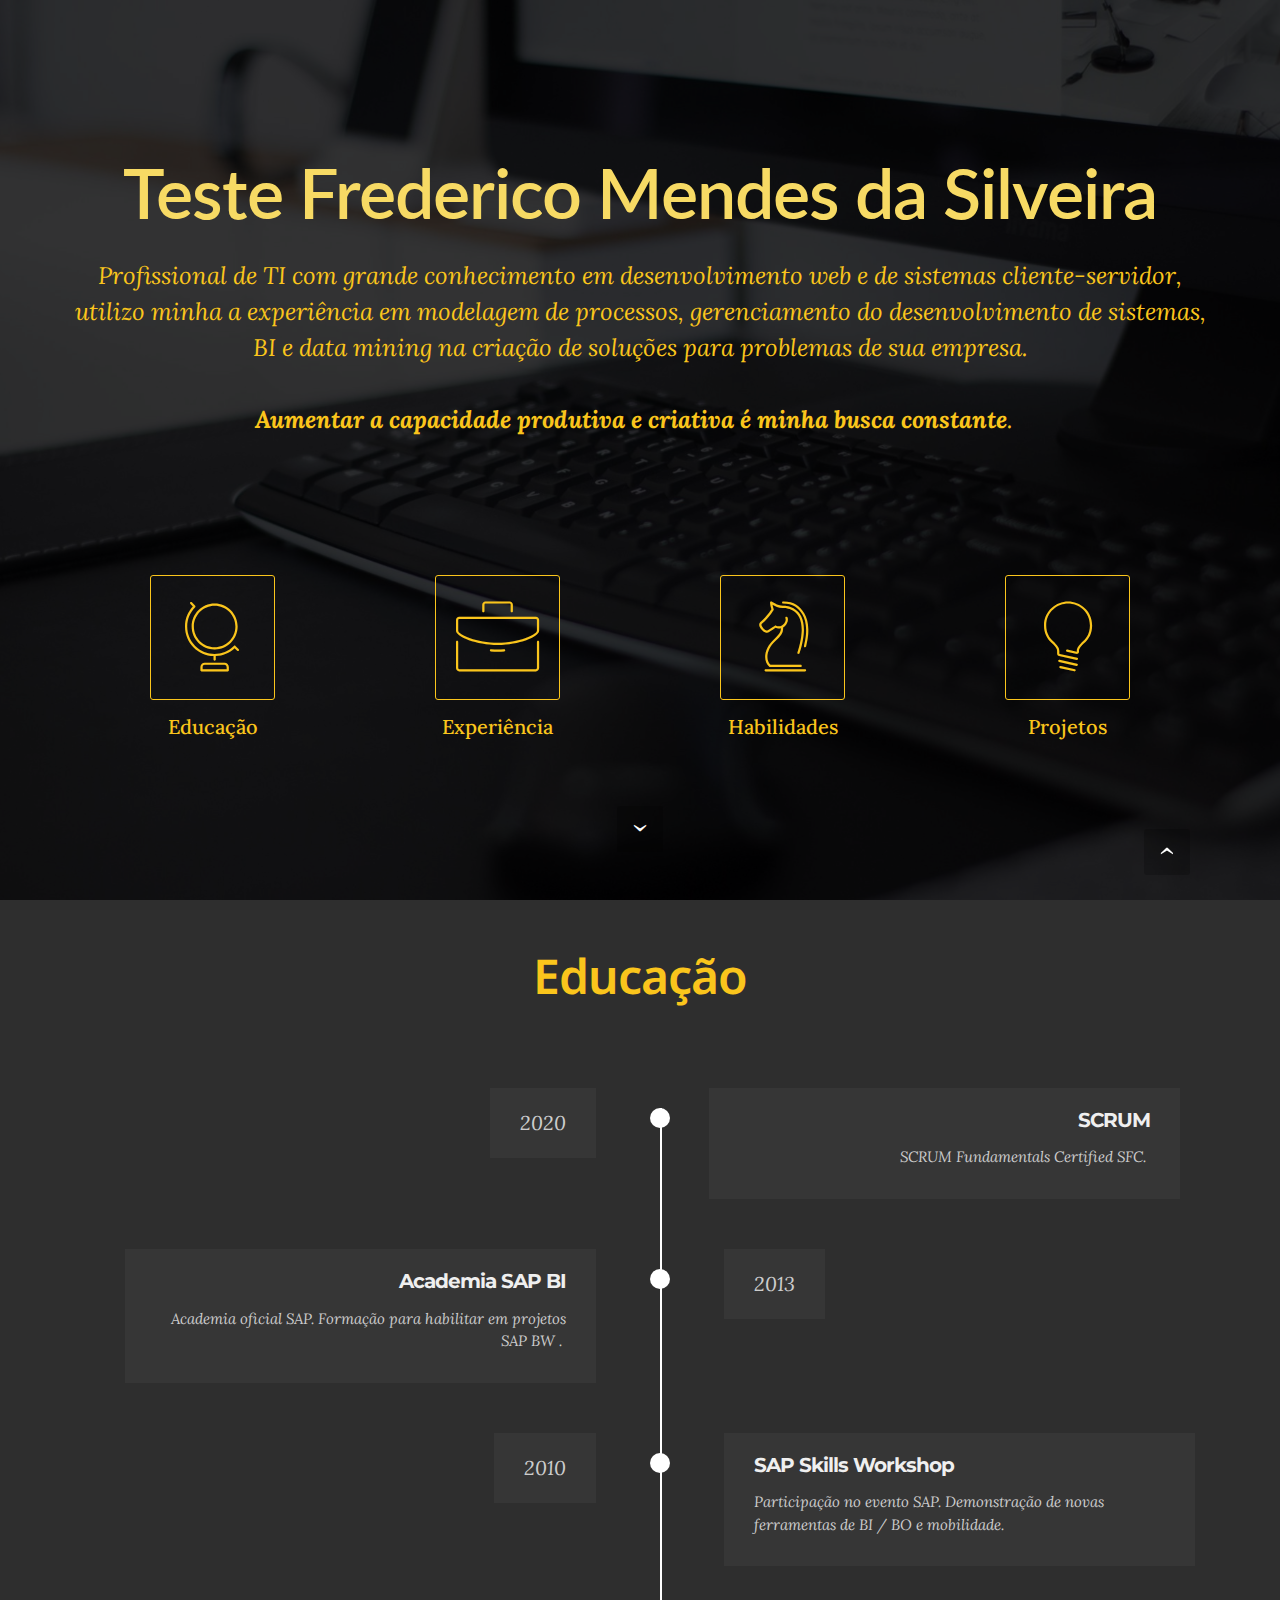
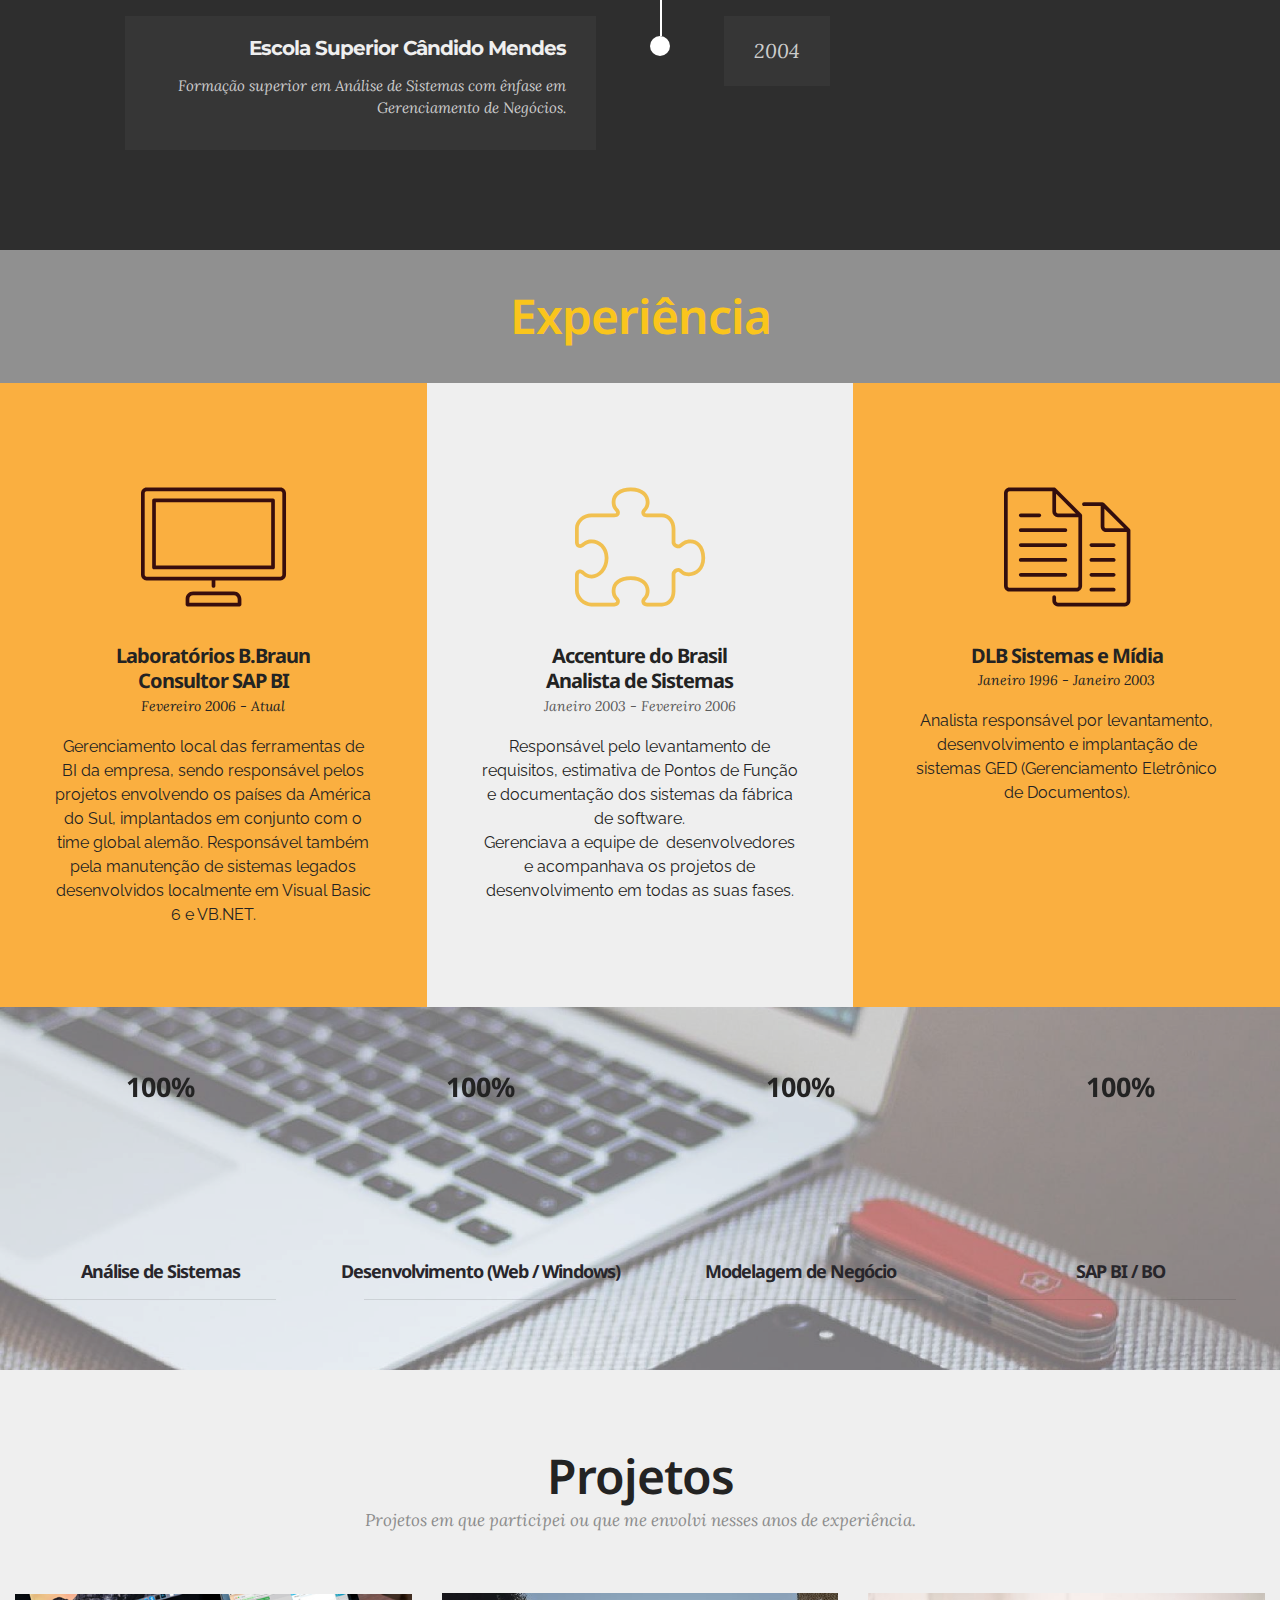
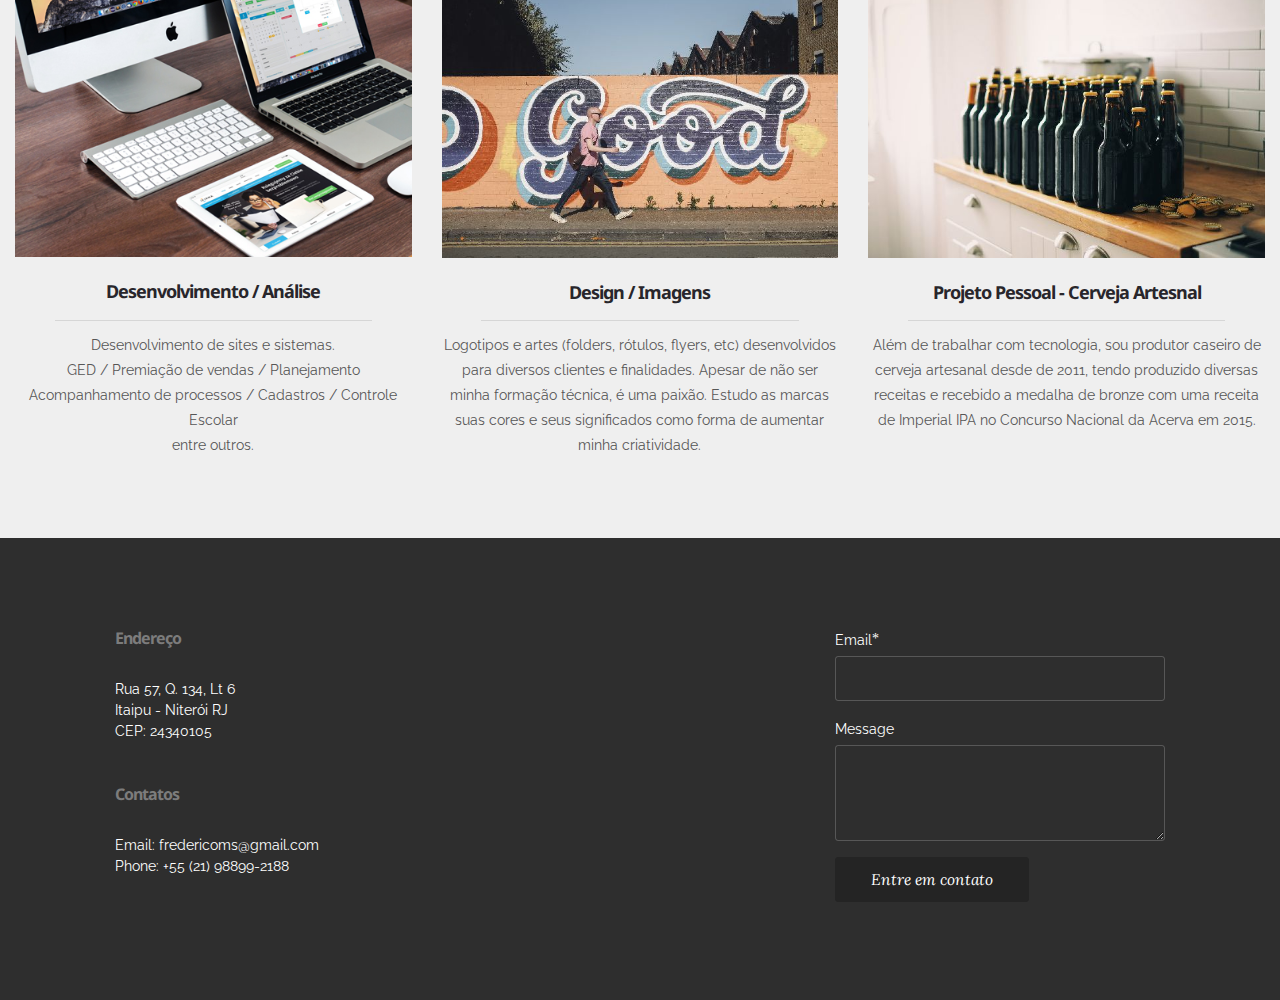
==== commit 9b30a4b2: "teste" ====
--- a/index.html
+++ b/index.html
@@ -36,7 +36,7 @@
             <div class="container">
                 <div class="mbr-section row">
                     <div>
-                            <h3 class="mbr-section-title display-2 text-center">Frederico Mendes da Silveira</h3>
+                            <h3 class="mbr-section-title display-2 text-center"> Teste Frederico Mendes da Silveira</h3>
 
                             <div class="mbr-section-text lead text-center">
                                 <p>Profissional de TI com grande conhecimento em desenvolvimento web e de sistemas cliente-servidor, utilizo minha a experiência em modelagem de processos, gerenciamento do desenvolvimento de sistemas,  BI e data mining na criação de soluções para problemas de sua empresa.<br><br><strong> Aumentar a capacidade produtiva e criativa é minha busca constante</strong>.&nbsp;&nbsp;</p>
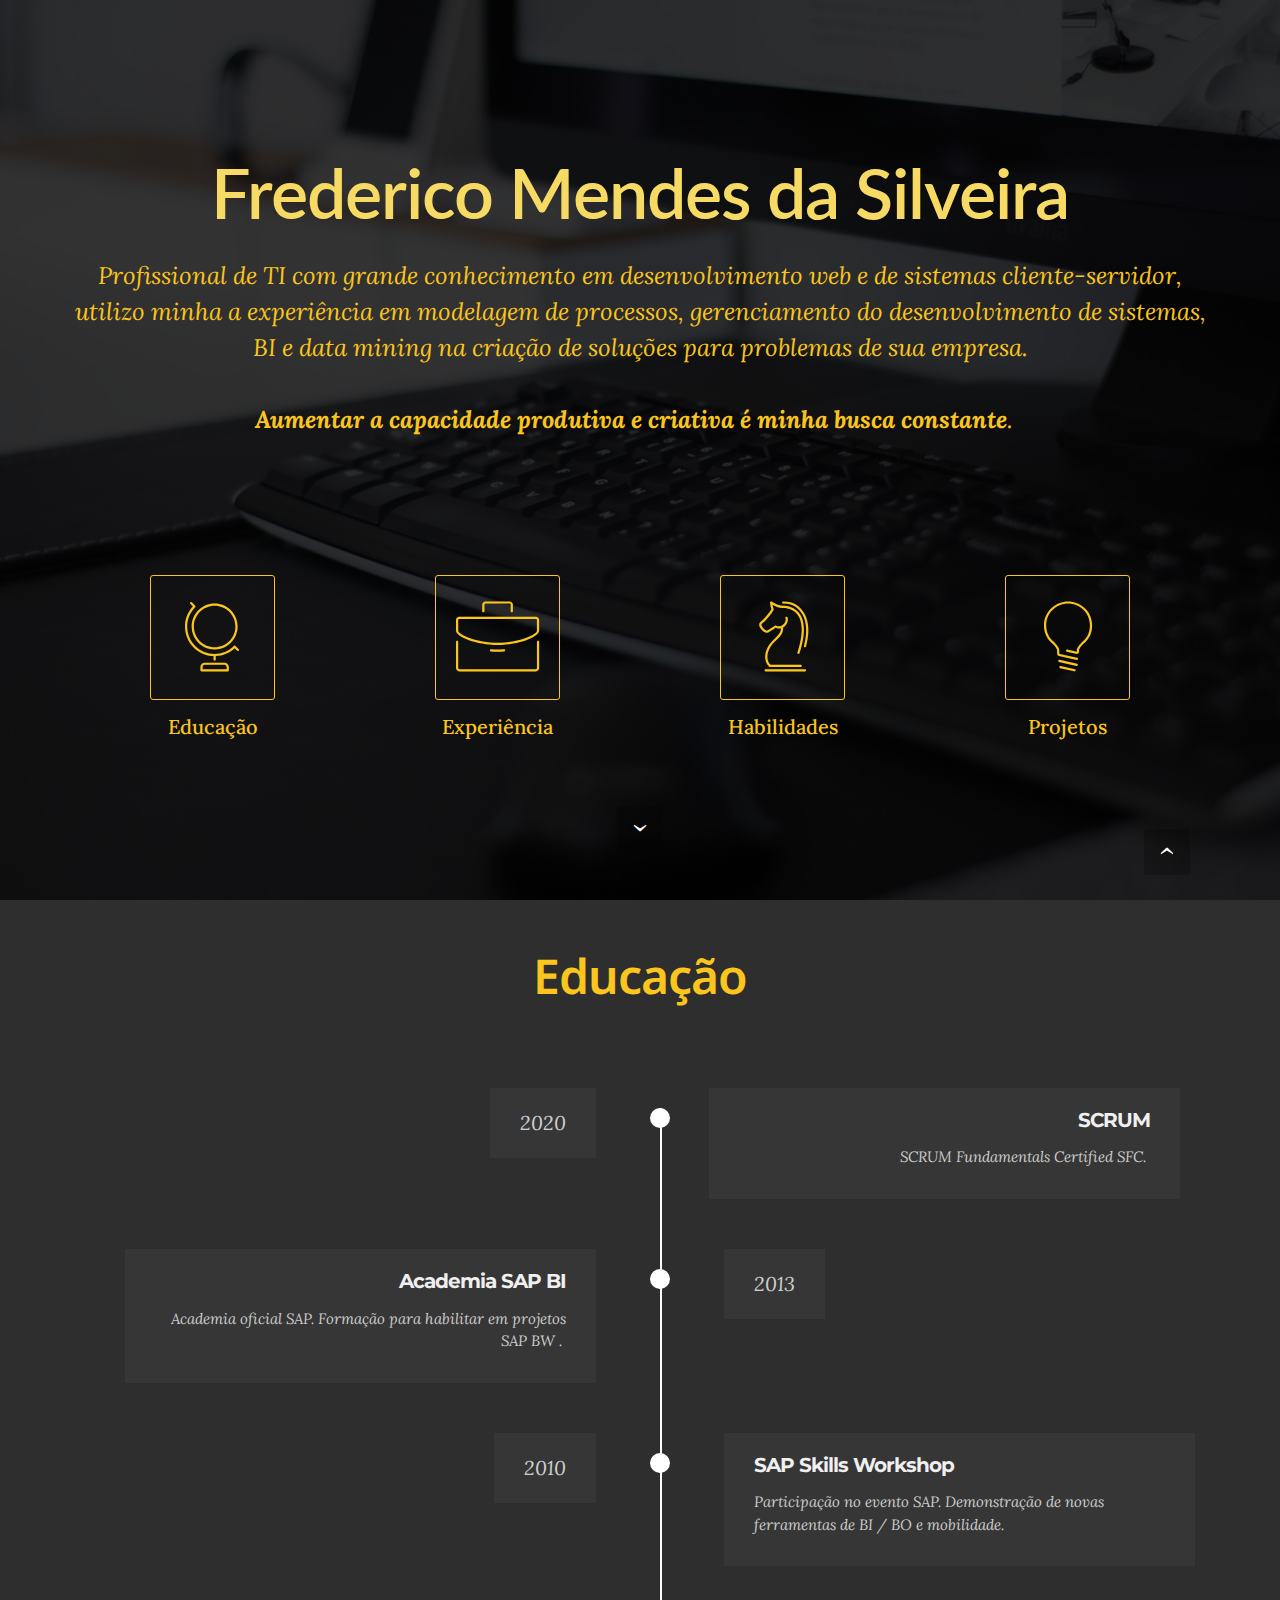
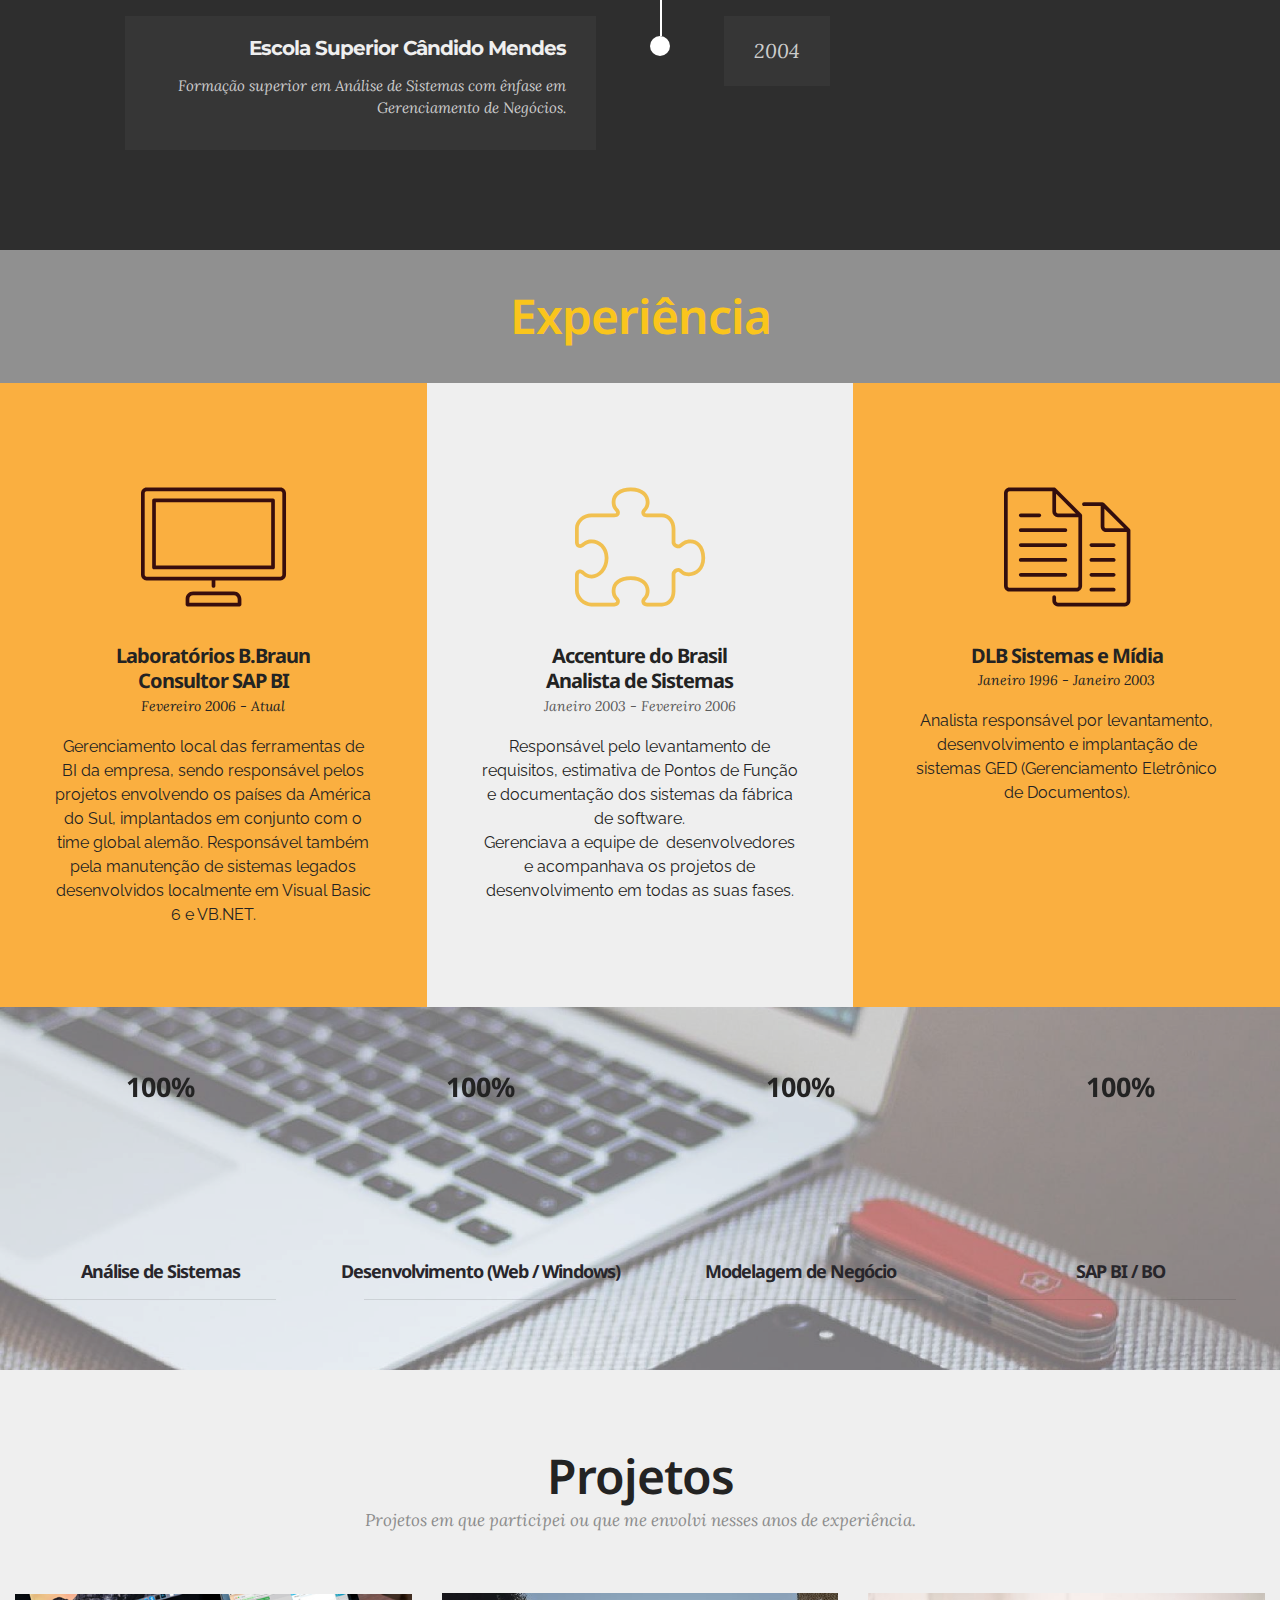
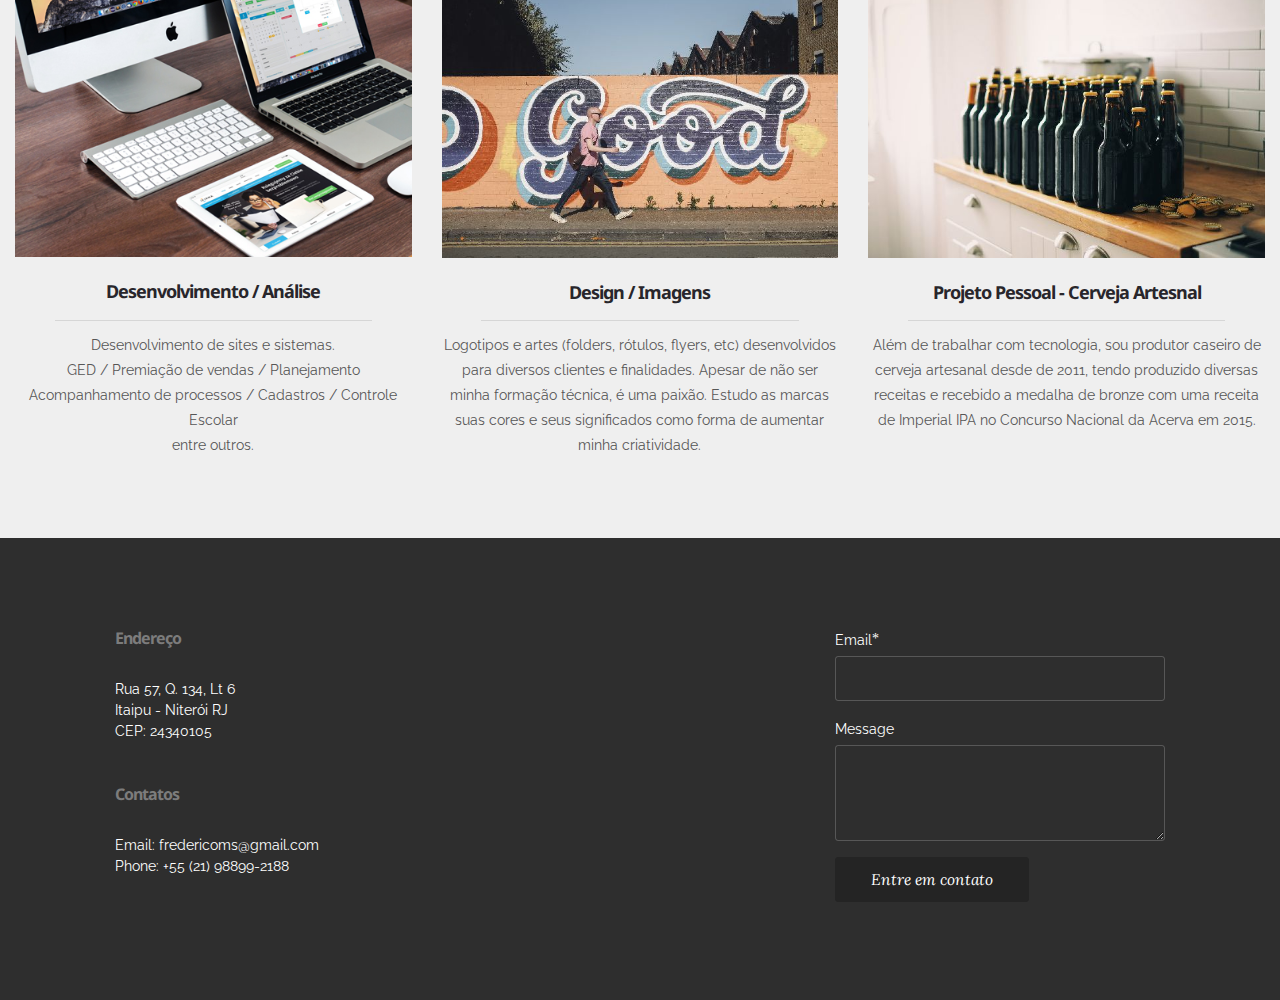
==== commit 5c534ec6: "roll back teste" ====
--- a/index.html
+++ b/index.html
@@ -36,7 +36,7 @@
             <div class="container">
                 <div class="mbr-section row">
                     <div>
-                            <h3 class="mbr-section-title display-2 text-center"> Teste Frederico Mendes da Silveira</h3>
+                            <h3 class="mbr-section-title display-2 text-center">Frederico Mendes da Silveira</h3>
 
                             <div class="mbr-section-text lead text-center">
                                 <p>Profissional de TI com grande conhecimento em desenvolvimento web e de sistemas cliente-servidor, utilizo minha a experiência em modelagem de processos, gerenciamento do desenvolvimento de sistemas,  BI e data mining na criação de soluções para problemas de sua empresa.<br><br><strong> Aumentar a capacidade produtiva e criativa é minha busca constante</strong>.&nbsp;&nbsp;</p>
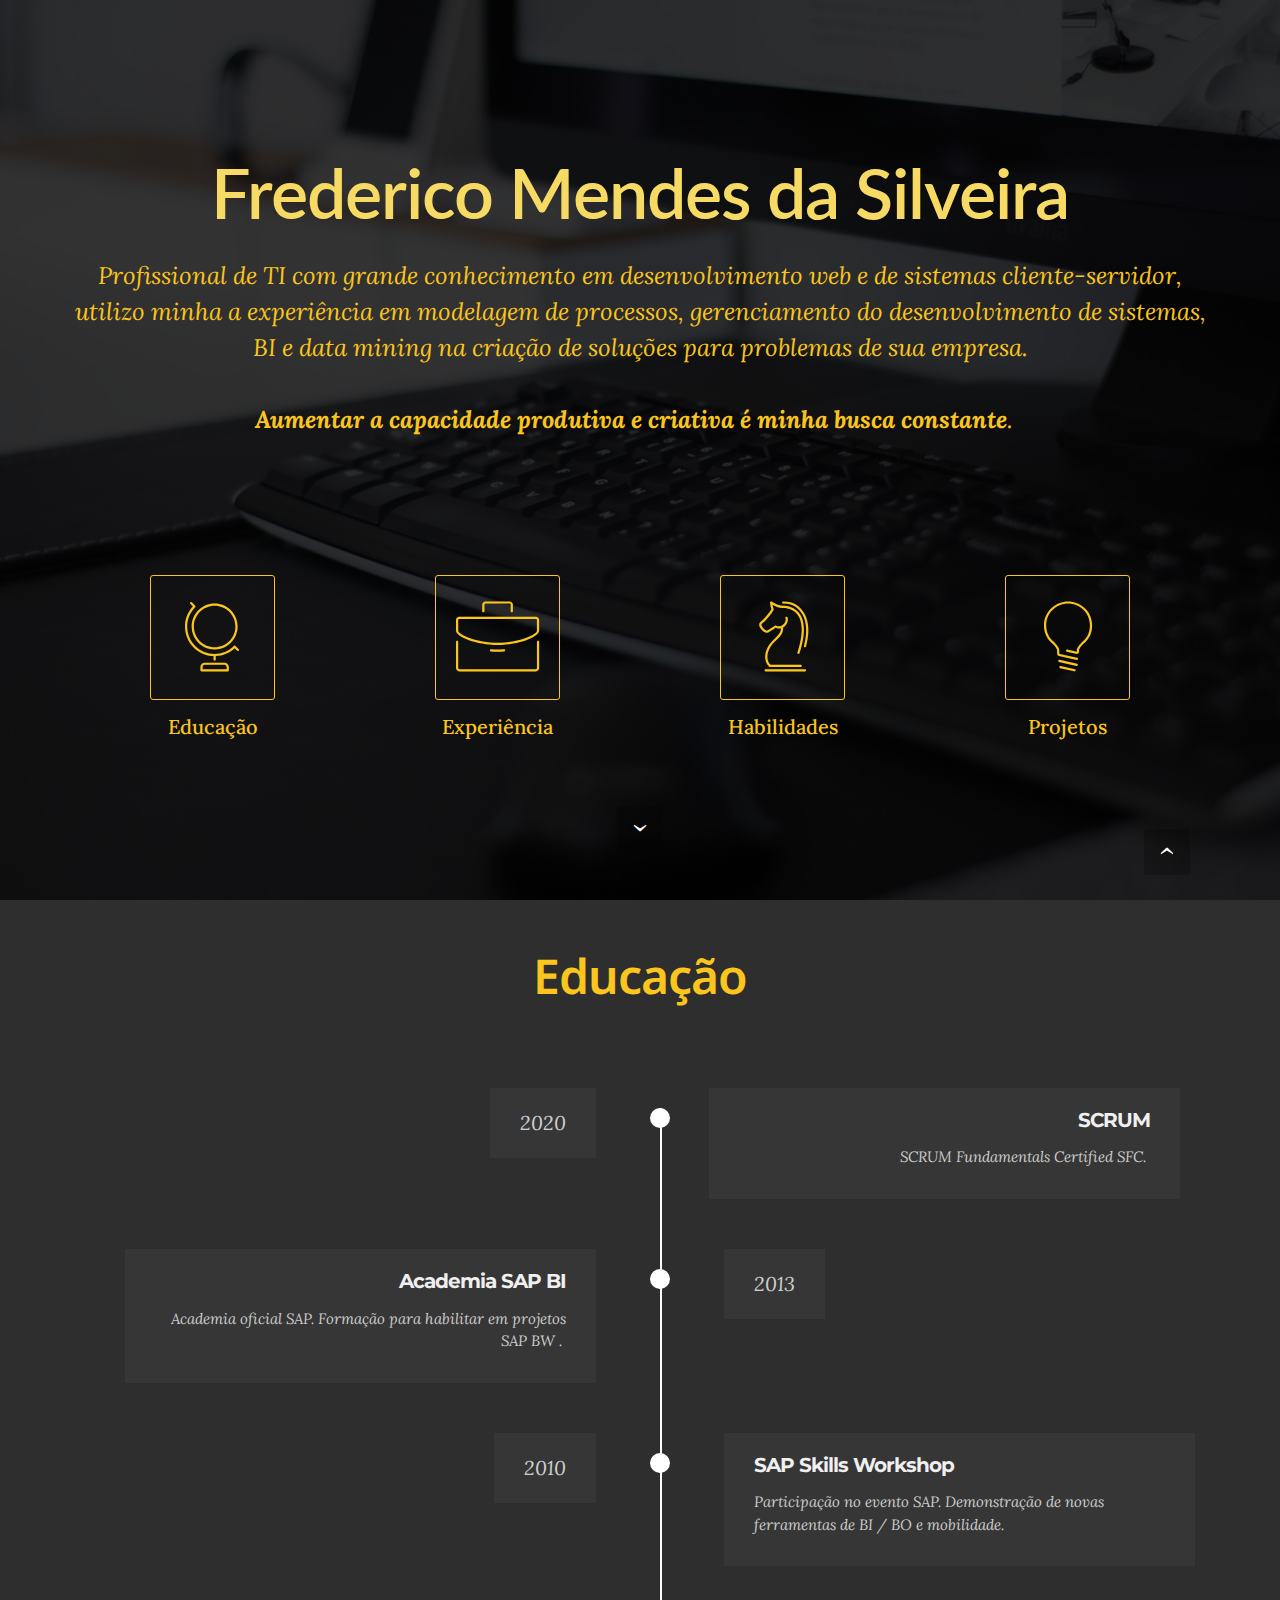
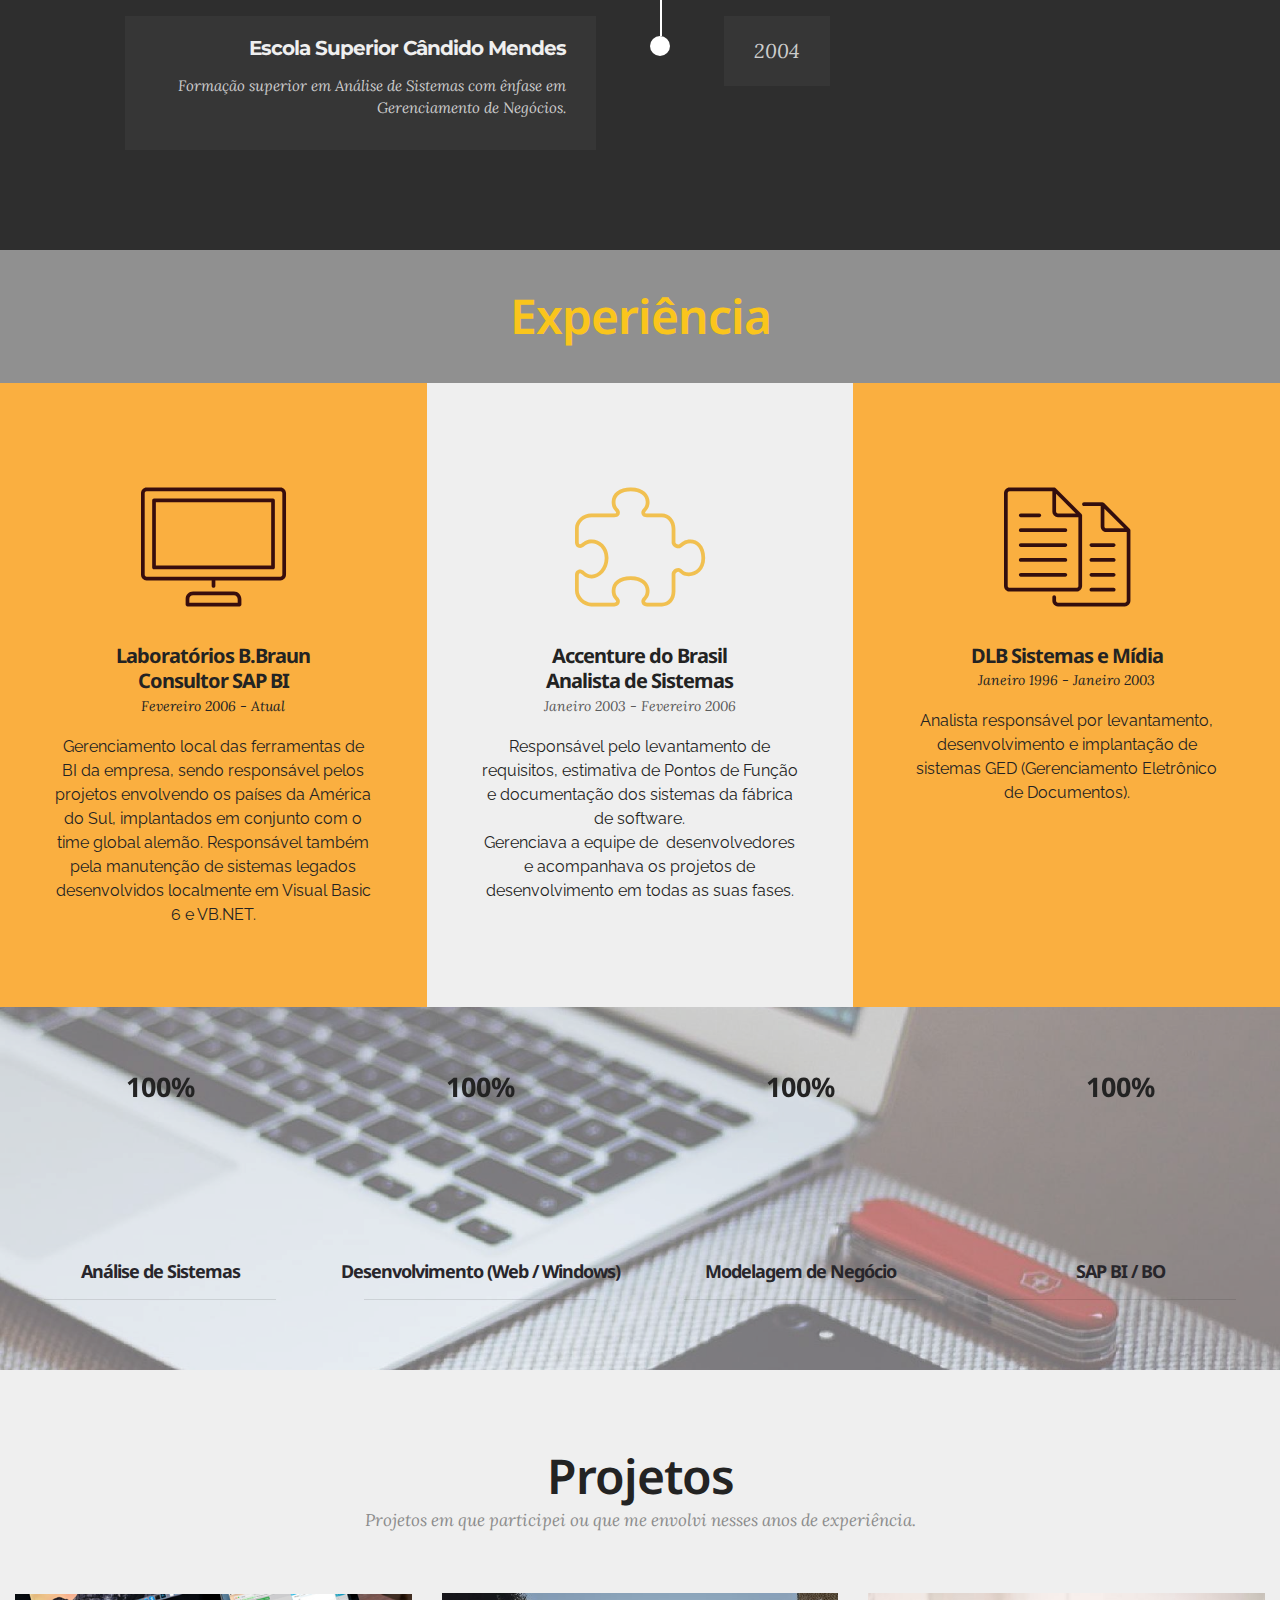
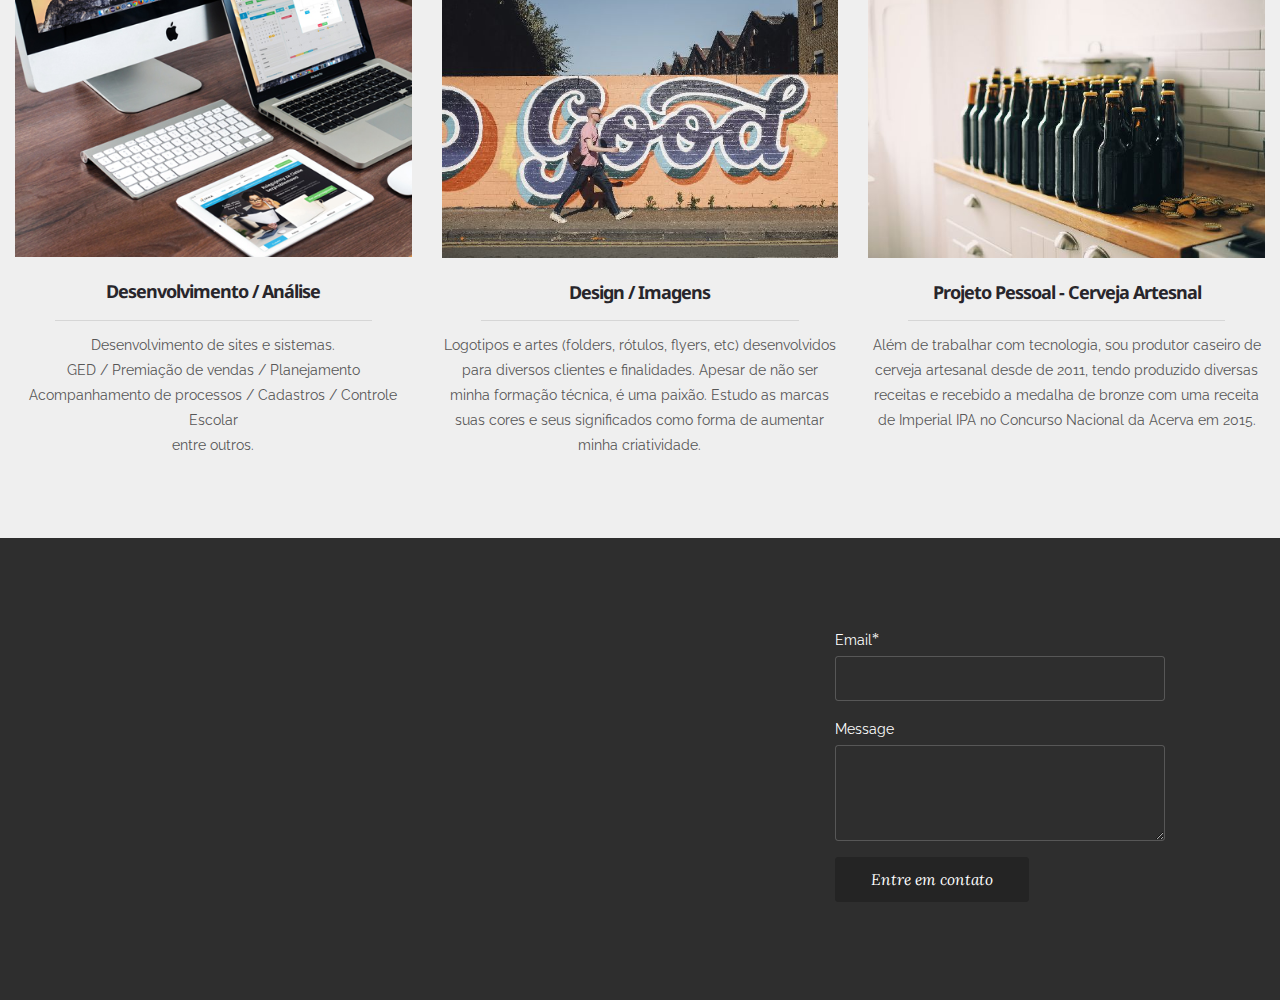
==== commit c47e58d0: "Update index.html" ====
--- a/index.html
+++ b/index.html
@@ -376,12 +376,6 @@
             <div class="col-sm-8">
                 <div class="row">
                     <div class="col-sm-6">
-                        <p><strong>Endereço</strong><br>
-Rua 57, Q. 134, Lt 6<br>
-Itaipu - Niterói RJ<br>CEP: 24340105<br><br><br>
-<strong>Contatos</strong><br>
-Email: fredericoms@gmail.com<br>
-Phone: +55 (21) 98899-2188<br><br></p>
                     </div>
                     <div class="col-sm-6"><ul class="mbr-contacts__list"><br><br><br></ul></div>
                 </div>
@@ -426,4 +420,4 @@
   <input name="animation" type="hidden">
    <div id="scrollToTop" class="scrollToTop mbr-arrow-up"><a style="text-align: center;"><i class="mbr-arrow-up-icon"></i></a></div>
   </body>
-</html>+</html>
